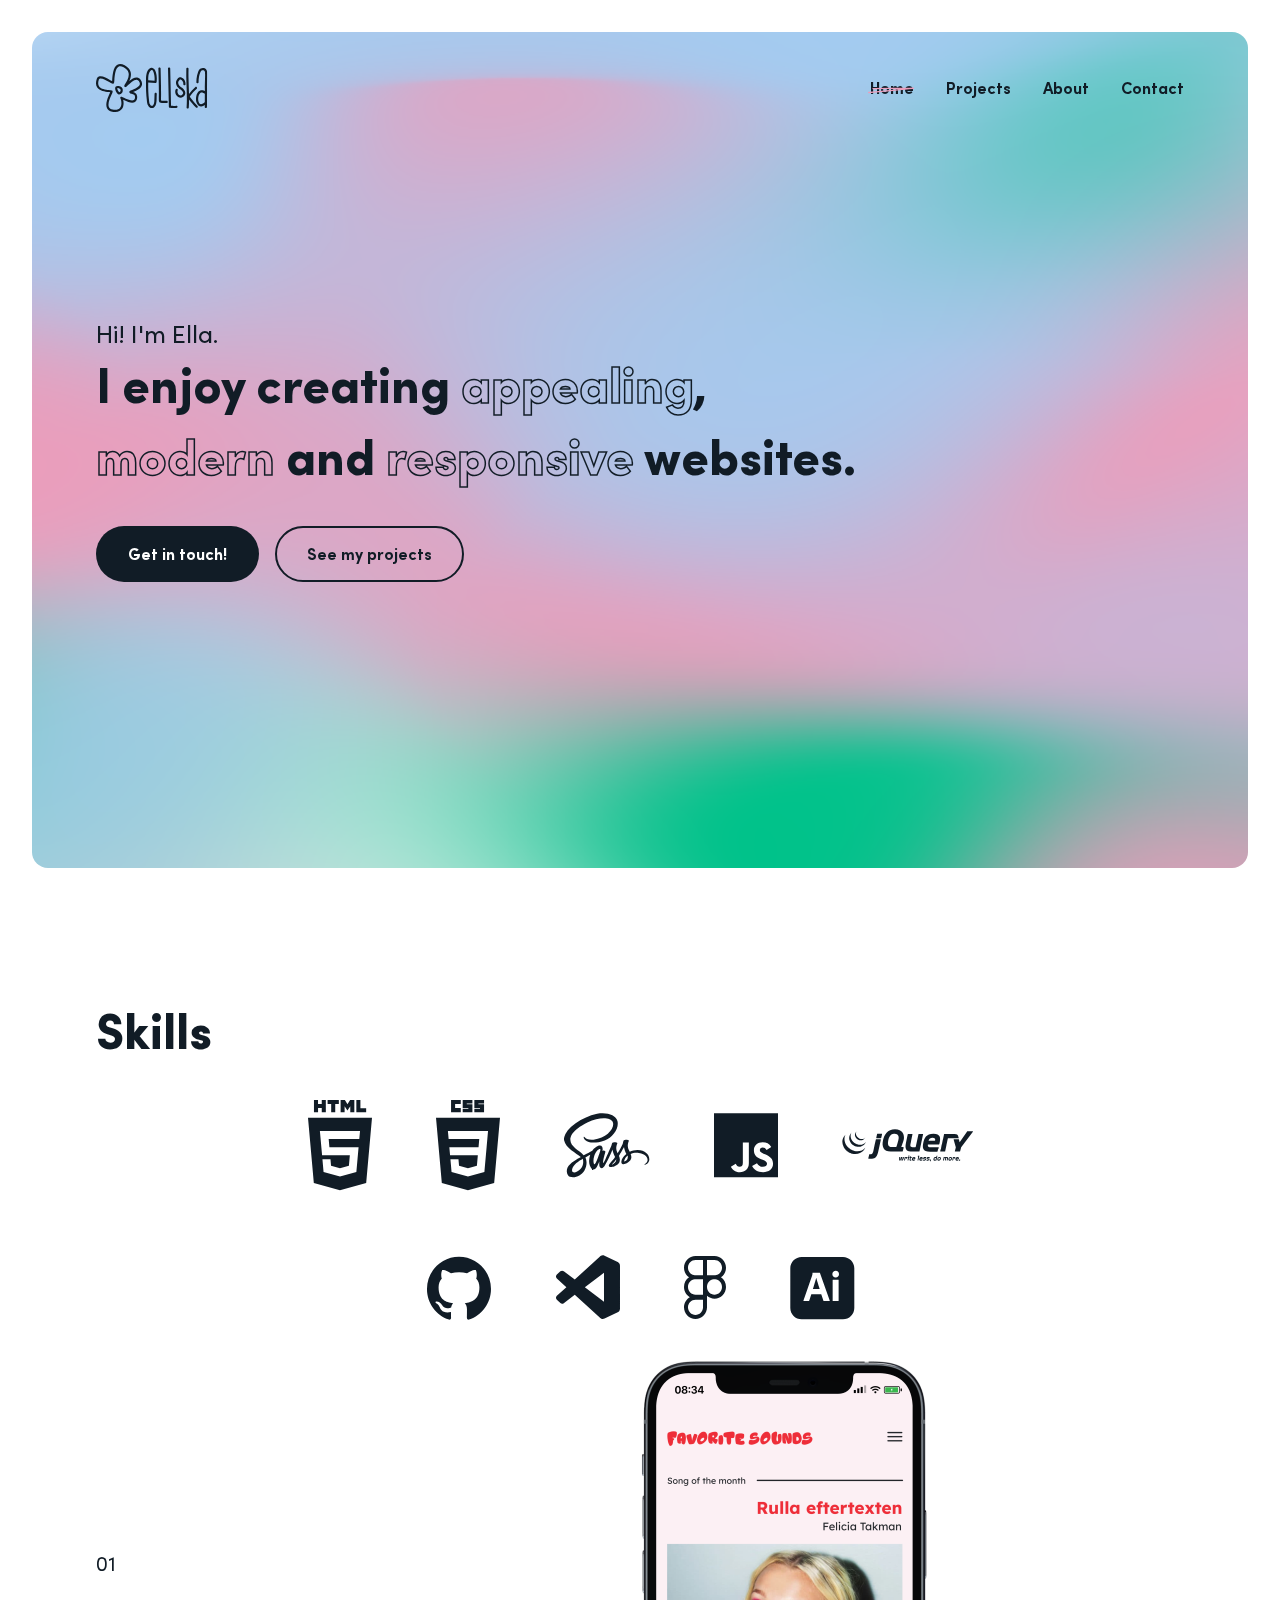
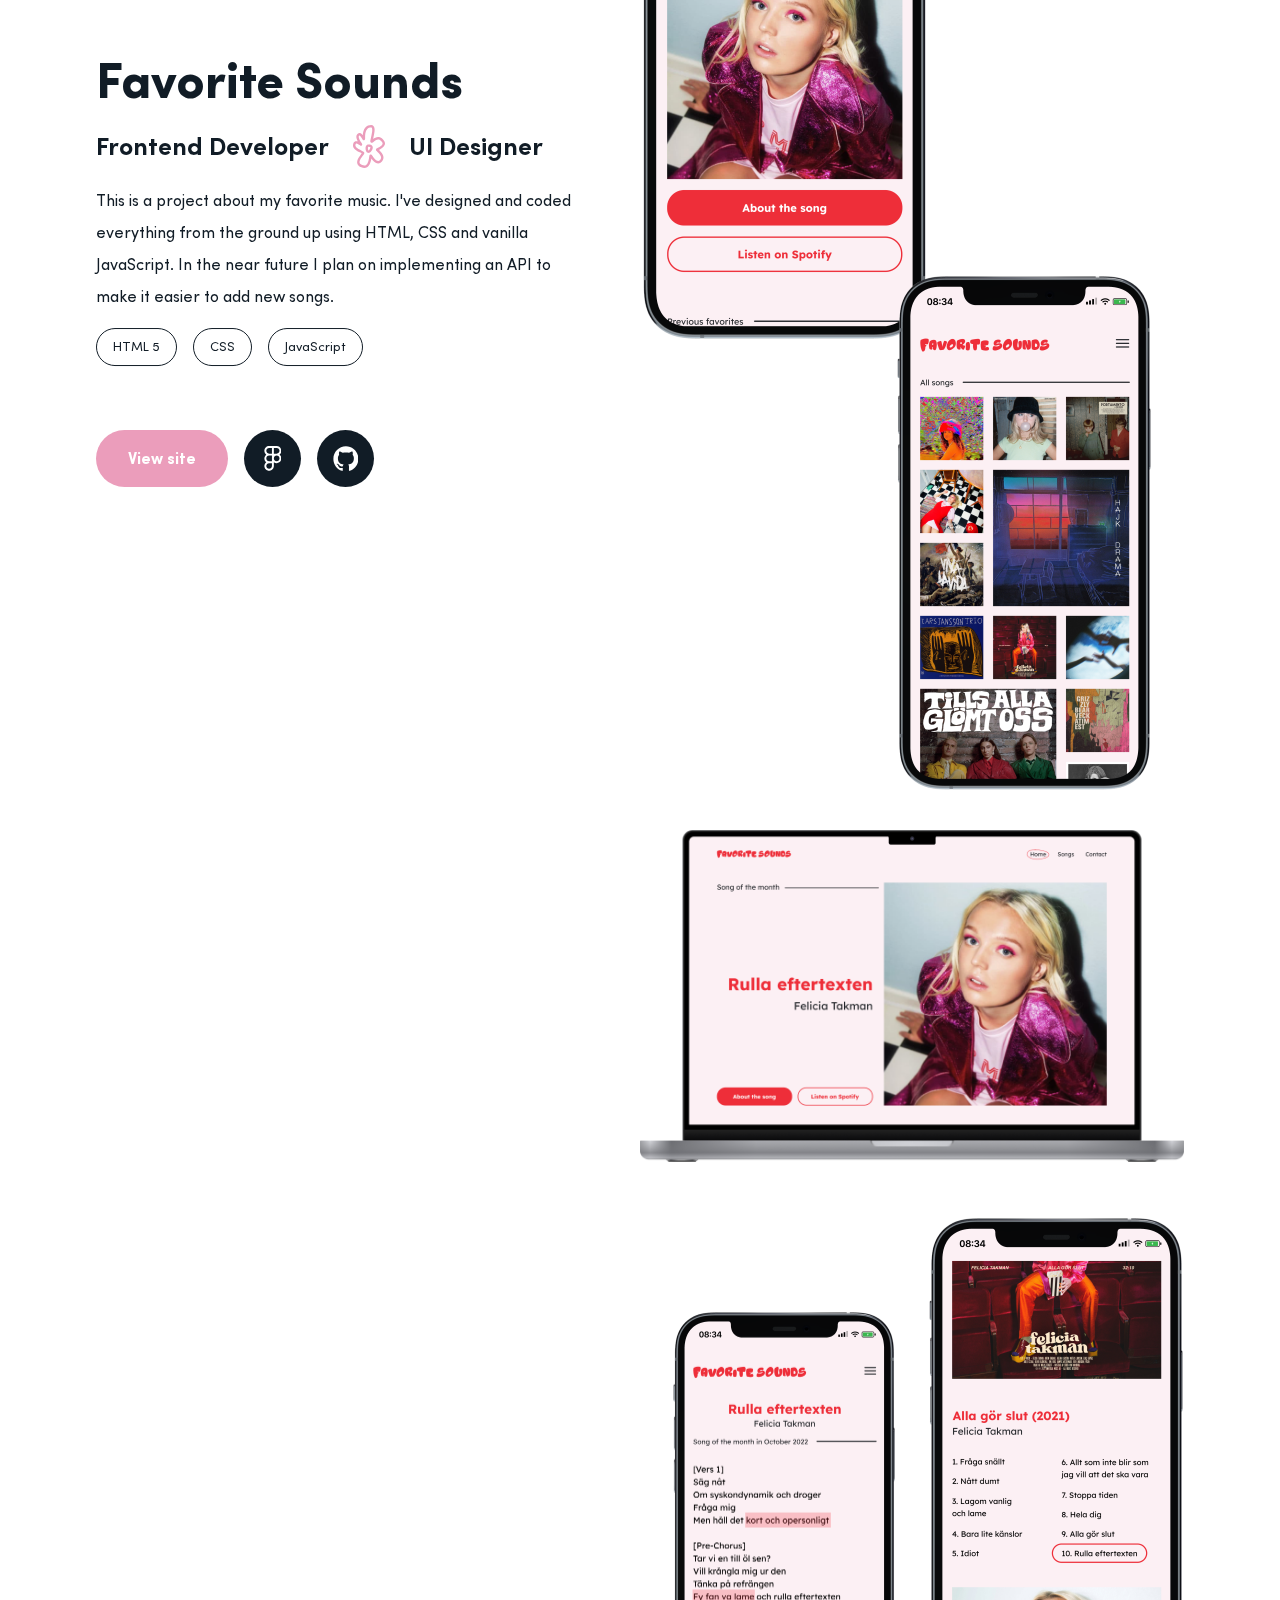
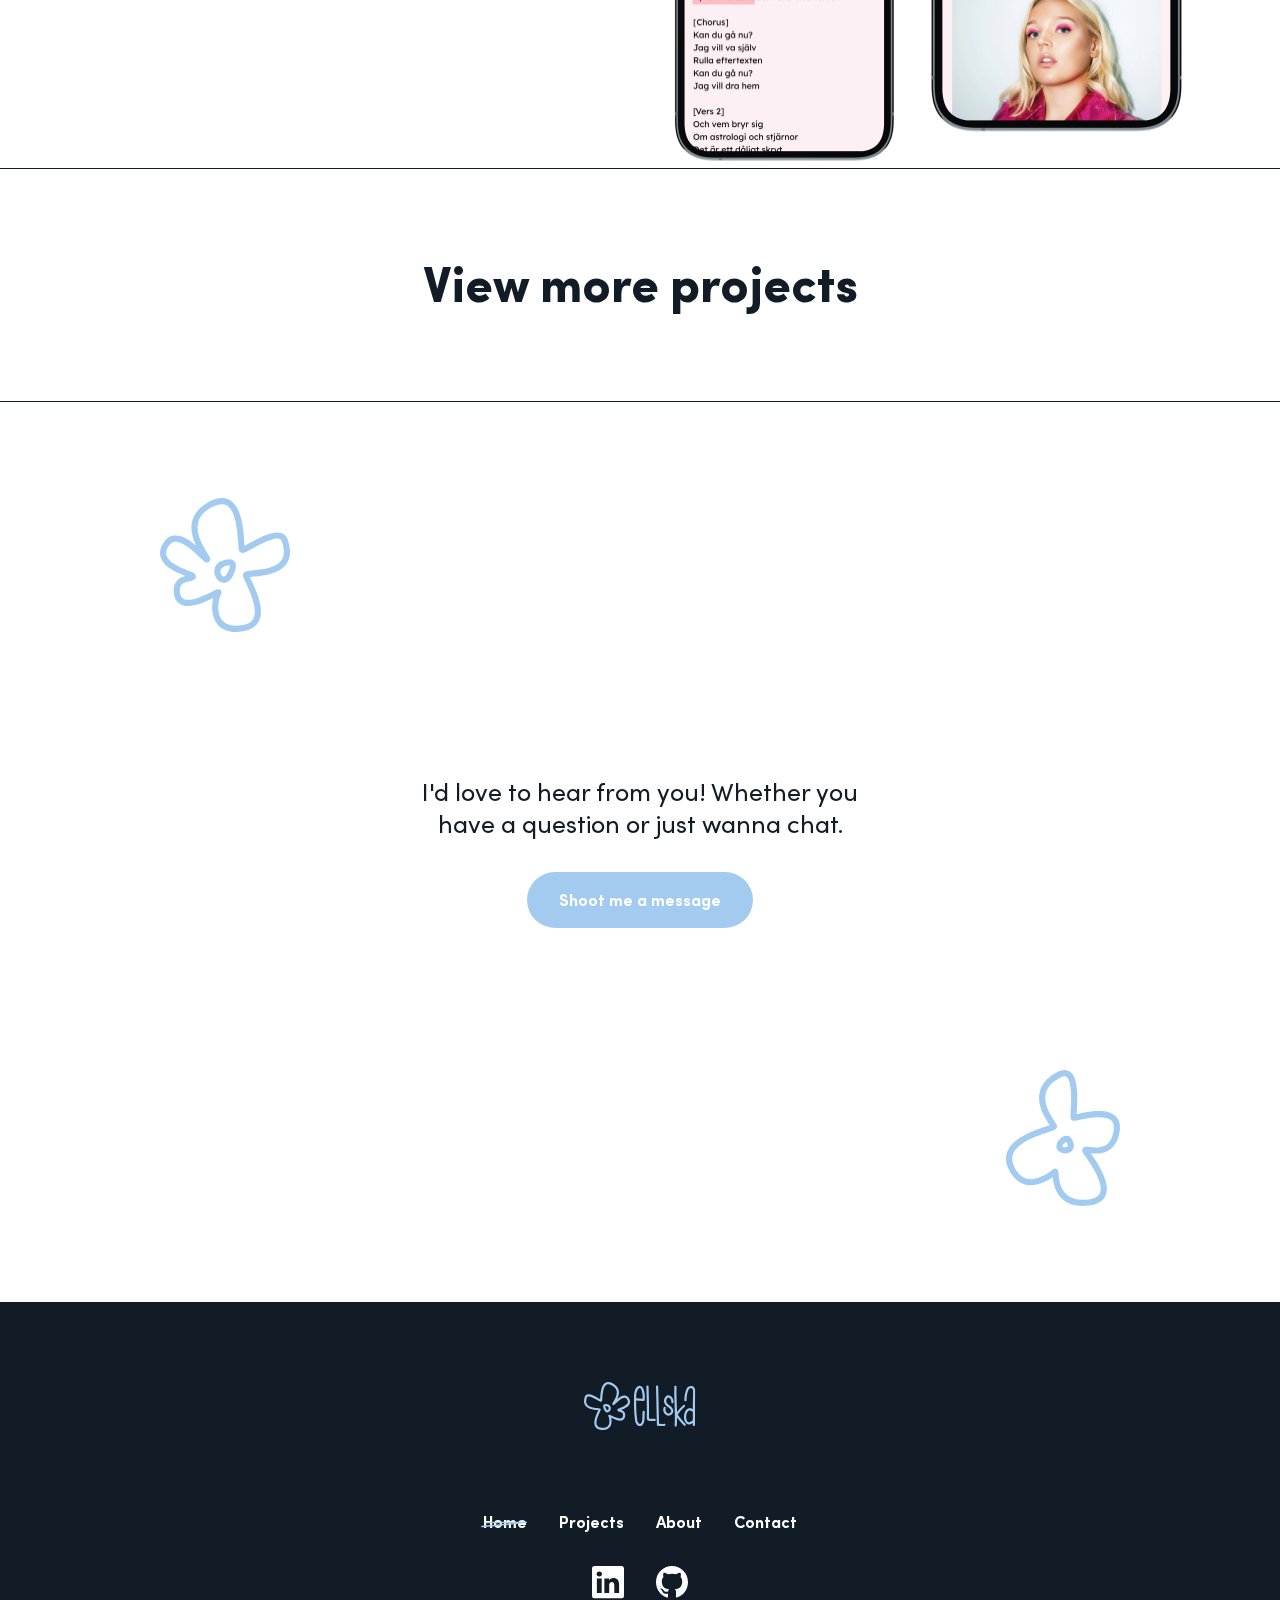
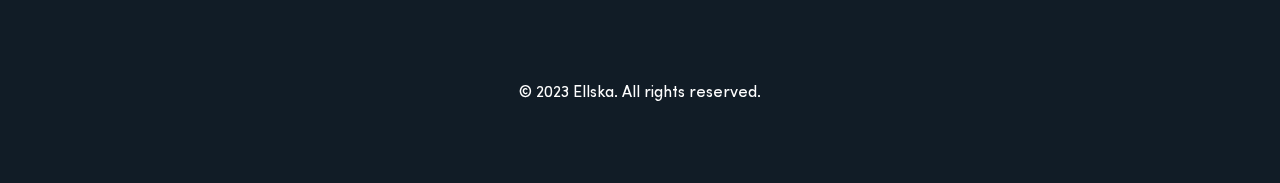
==== index.html @ 4be6f867 "initial commit" ====
<!DOCTYPE html>
<html lang="en">
<head>
    <meta charset="UTF-8">
    <meta http-equiv="X-UA-Compatible" content="IE=edge">
    <meta name="viewport" content="width=device-width, initial-scale=1.0">
    <title>Ellska</title>
    <link rel="icon" type="image/x-icon" href="assets/icons/favicon.svg">

    <link rel="stylesheet" href="css/variables.css">
    <link rel="stylesheet" href="css/base.css">
    <link rel="stylesheet" href="css/typography.css">
    <link rel="stylesheet" href="css/header.css">
    <link rel="stylesheet" href="css/footer.css">
    <link rel="stylesheet" href="css/project.css">
    <link rel="stylesheet" href="css/contact.css">
    <link rel="stylesheet" href="css/home.css">

    <script src="js/jquery-3.6.3.min.js"></script>
    <script src="js/mobile-height.js"></script>
    <script src="js/stripe-gradient.js" defer></script>
    <script src="js/gradient.js" defer></script>
    <script src="js/navigation.js"></script>
    <script src="js/home-project.js"></script>
    <script src="js/rellax.min.js" defer></script>
    <script src="js/parallax.js" defer></script>
</head>
<body>
    <div class="container">

        <header class="header">
            <div class="header__inner">
                <div class="header__wrapper">
                    <div class="header__branding">
                        <a href="/index.html">
                            <img src="assets/icons/logo.svg" alt="Ellska's logo">
                        </a>
                    </div>
                    <button class="menu__button">
                        <div></div>
                    </button>
                </div>
                <nav class="header__nav">
                    <div class="nav-item nav-item--active">
                        <a href="/index.html">Home</a>
                        <div class="nav-item__stroke">
                            <svg width="66" height="9" viewBox="0 0 66 9" fill="none" xmlns="http://www.w3.org/2000/svg">
                                <path d="M7.23044 1.77751C20.6814 1.59645 51.1465 1.39482 64.5975 1.21377C65.7911 1.1977 63.9335 1.27926 63.9022 1.2818C58.9454 1.68378 54.0237 2.31207 49.0999 2.8599C33.1294 4.63682 17.171 6.22572 1.07387 7.34955" stroke="#EB9DBB" stroke-width="2" stroke-linecap="round"/>
                            </svg>
                            <svg width="253" height="39" viewBox="0 0 253 39" fill="none" xmlns="http://www.w3.org/2000/svg">
                                <path d="M27.8509 5.97578C79.343 5.28269 195.971 4.77615 247.463 4.08307C252.032 4.02157 244.922 4.40578 244.802 4.41821C225.833 6.38384 207.001 9.50452 188.161 12.2147C127.05 21.0054 65.983 28.8372 4.37685 34.2942" stroke="#EB9DBB" stroke-width="8" stroke-linecap="round"/>
                            </svg>                                
                        </div>
                    </div>
                    <div class="nav-item"><a href="/projects.html">Projects</a>
                        <div class="sub">
                            <div class="sub__nav-item"><a href="/projects.html#frontend-development">Frontend Development</a></div>
                            <div class="sub__nav-item"><a href="/projects.html#ui-design">UI Design</a></div>
                            <div class="sub__nav-item"><a href="/projects.html#graphic-design">Graphic Design</a></div>
                        </div>
                        <div class="nav-item__stroke">
                            <svg width="66" height="9" viewBox="0 0 66 9" fill="none" xmlns="http://www.w3.org/2000/svg">
                                <path d="M7.23044 1.77751C20.6814 1.59645 51.1465 1.39482 64.5975 1.21377C65.7911 1.1977 63.9335 1.27926 63.9022 1.2818C58.9454 1.68378 54.0237 2.31207 49.0999 2.8599C33.1294 4.63682 17.171 6.22572 1.07387 7.34955" stroke="#A3CBF0" stroke-width="2" stroke-linecap="round"/>
                            </svg>
                            <svg width="253" height="39" viewBox="0 0 253 39" fill="none" xmlns="http://www.w3.org/2000/svg">
                                <path d="M27.8509 5.97578C79.343 5.28269 195.971 4.77615 247.463 4.08307C252.032 4.02157 244.922 4.40578 244.802 4.41821C225.833 6.38384 207.001 9.50452 188.161 12.2147C127.05 21.0054 65.983 28.8372 4.37685 34.2942" stroke="#A3CBF0" stroke-width="8" stroke-linecap="round"/>
                            </svg>                                
                        </div>
                    </div>
                    <div class="nav-item">
                        <a href="/about.html">About</a>
                        <div class="nav-item__stroke">
                            <svg width="66" height="9" viewBox="0 0 66 9" fill="none" xmlns="http://www.w3.org/2000/svg">
                                <path d="M7.23044 1.77751C20.6814 1.59645 51.1465 1.39482 64.5975 1.21377C65.7911 1.1977 63.9335 1.27926 63.9022 1.2818C58.9454 1.68378 54.0237 2.31207 49.0999 2.8599C33.1294 4.63682 17.171 6.22572 1.07387 7.34955" stroke="#A3CBF0" stroke-width="2" stroke-linecap="round"/>
                            </svg>
                            <svg width="253" height="39" viewBox="0 0 253 39" fill="none" xmlns="http://www.w3.org/2000/svg">
                                <path d="M27.8509 5.97578C79.343 5.28269 195.971 4.77615 247.463 4.08307C252.032 4.02157 244.922 4.40578 244.802 4.41821C225.833 6.38384 207.001 9.50452 188.161 12.2147C127.05 21.0054 65.983 28.8372 4.37685 34.2942" stroke="#A3CBF0" stroke-width="8" stroke-linecap="round"/>
                            </svg>                                
                        </div>
                    </div>
                    <div class="nav-item">
                        <a href="/contact.html">Contact</a>
                        <div class="nav-item__stroke">
                            <svg width="66" height="9" viewBox="0 0 66 9" fill="none" xmlns="http://www.w3.org/2000/svg">
                                <path d="M7.23044 1.77751C20.6814 1.59645 51.1465 1.39482 64.5975 1.21377C65.7911 1.1977 63.9335 1.27926 63.9022 1.2818C58.9454 1.68378 54.0237 2.31207 49.0999 2.8599C33.1294 4.63682 17.171 6.22572 1.07387 7.34955" stroke="#A3CBF0" stroke-width="2" stroke-linecap="round"/>
                            </svg>
                            <svg width="253" height="39" viewBox="0 0 253 39" fill="none" xmlns="http://www.w3.org/2000/svg">
                                <path d="M27.8509 5.97578C79.343 5.28269 195.971 4.77615 247.463 4.08307C252.032 4.02157 244.922 4.40578 244.802 4.41821C225.833 6.38384 207.001 9.50452 188.161 12.2147C127.05 21.0054 65.983 28.8372 4.37685 34.2942" stroke="#A3CBF0" stroke-width="8" stroke-linecap="round"/>
                            </svg>                                
                        </div>
                    </div>
                </nav>
                <div class="header__flowers">
                    <svg width="130" height="134" viewBox="0 0 130 134" fill="none" xmlns="http://www.w3.org/2000/svg">
                        <path d="M75.7457 133.998C65.8357 133.998 60.2481 129.865 57.1762 125.92C51.7708 118.981 51.1406 108.732 53.2575 100.012C49.3339 101.956 44.2115 104.362 38.9414 106.034C30.5551 108.697 24.3473 108.687 19.9683 106.005C15.8871 103.507 13.785 98.9323 13.7161 92.4084C13.6127 82.7324 20.1676 79.4544 25.2039 77.9969C16.9111 74.7263 3.57225 69.3016 0.598769 59.3144C-0.855974 54.4258 0.342771 49.1987 4.16547 43.7839C6.81404 40.0291 10.2158 37.9319 14.2798 37.5465C21.5929 36.8548 29.4992 42.0325 36.0615 47.5906C32.6326 40.3305 29.9668 31.3511 32.2954 22.6237C34.368 14.8597 40.0467 8.47659 49.1739 3.65219C57.1614 -0.571947 64.0364 -1.13516 69.6043 1.97982C75.1303 5.06764 78.985 11.4779 81.3948 21.5763C83.2804 29.4811 83.8834 38.1888 84.2822 43.9519C84.3708 45.2414 84.4668 46.6173 84.5653 47.766C86.0569 47.0175 87.9892 45.9577 89.6777 45.0339C99.7551 39.5153 113.554 31.9563 121.943 35.2245C124.683 36.2916 126.672 38.4333 127.696 41.4174C131.014 51.1082 130.748 59.0871 126.903 65.1294C120.124 75.7811 104.009 77.4584 94.3817 78.4588C92.9073 78.612 91.2236 78.7874 89.9116 78.9776C90.3694 80.0225 90.9602 81.2897 91.5116 82.4779C93.8574 87.5271 97.0696 94.4389 99.0856 101.655C101.641 110.802 101.559 117.872 98.837 123.274C96.2647 128.375 91.4427 131.671 84.5037 133.064C81.2644 133.716 78.3573 134 75.7482 134L75.7457 133.998ZM58.4365 91.1214C59.1651 91.1214 59.9306 91.3461 60.6174 92.0205C61.597 92.979 61.8407 94.4241 61.2426 95.6987C57.6291 103.381 56.674 115.251 62.0229 122.118C66.1188 127.375 73.2744 129.02 83.2926 127.007C88.3559 125.989 91.642 123.857 93.3429 120.485C98.0444 111.158 90.1627 94.1993 85.9289 85.089C85.0058 83.1029 84.2083 81.3861 83.7013 80.1016C83.2139 78.864 82.0717 75.9614 84.388 74.3138C86.0003 73.1676 88.5602 72.8563 93.7417 72.3178C102.817 71.3742 116.533 69.9464 121.712 61.8069C124.496 57.4296 124.55 51.2465 121.872 43.4233C121.31 41.783 120.424 41.2568 119.715 40.9802C113.987 38.752 100.09 46.3653 92.6242 50.4536C90.2242 51.7678 88.1492 52.9041 86.5172 53.6773C84.8877 54.448 82.4262 55.6139 80.4644 54.238C78.7389 53.0251 78.601 51.0217 78.1407 44.3792C77.4269 34.061 75.9426 12.592 66.6086 7.37486C62.973 5.34184 58.0722 5.92729 52.0415 9.11638C44.4921 13.1083 39.8497 18.1896 38.2399 24.2244C35.1754 35.7111 43.1703 48.4379 47.4656 55.278C49.9123 59.1711 51.0274 60.9497 49.8089 62.9901C49.2945 63.8522 48.428 64.4204 47.4361 64.5538C45.3955 64.8255 44.1204 63.5904 39.8867 59.4997C33.9028 53.7168 22.7547 42.9465 14.8582 43.6974C12.6305 43.9074 10.7746 45.1055 9.18692 47.3559C6.47682 51.1971 5.5956 54.532 6.49405 57.5506C8.66755 64.8502 20.7264 69.603 27.9337 72.4413C29.7478 73.1552 31.3133 73.7728 32.48 74.3311C33.5803 74.8572 35.8671 75.9515 35.9434 78.3254C35.9704 79.1727 35.7292 81.2626 32.9305 82.3742C32.0173 82.7373 30.9391 82.9769 29.6887 83.2511C23.8968 84.5332 19.8033 85.9363 19.8698 92.3441C19.9166 96.6572 20.9972 99.4016 23.1731 100.736C25.8685 102.386 30.6807 102.183 37.088 100.148C43.0079 98.2678 48.913 95.2985 52.8193 93.3322C54.1116 92.6826 55.1307 92.1687 55.9208 91.8106C56.4968 91.5487 57.4347 91.1238 58.439 91.1238L58.4365 91.1214Z" fill="#A3CBF0"/>
                        <path d="M63.7558 84.7975C63.4604 84.7975 63.1847 84.7802 62.9336 84.753C59.0445 84.3207 55.6304 80.7562 54.6286 76.08C53.5504 71.0506 55.5344 66.3521 59.8051 63.8176C60.5066 63.4026 62.7638 62.3355 65.2573 61.6957C69.0898 60.7125 72.0141 61.0979 73.9414 62.8468C78.1186 66.6337 74.7291 74.0124 73.6141 76.4357C70.3723 83.4907 66.3157 84.8 63.7533 84.8L63.7558 84.7975ZM62.9361 69.1336C60.1325 70.7961 60.4007 73.6369 60.6469 74.7806C61.122 76.9989 62.557 78.4959 63.613 78.6145C64.637 78.7281 66.3379 77.535 68.0314 73.8493C70.067 69.4152 69.8578 67.7577 69.7766 67.4168C68.6566 66.9524 64.6074 68.1653 62.9385 69.1361L62.9361 69.1336Z" fill="#A3CBF0"/>
                    </svg>
                    <svg width="82" height="110" viewBox="0 0 82 110" fill="none" xmlns="http://www.w3.org/2000/svg">
                        <path d="M29.0793 109.998C26.6946 109.998 24.1353 109.453 21.416 108.363C15.7042 106.075 12.1999 102.714 11.0063 98.3763C8.73243 90.1157 15.6082 81.1432 20.1609 75.2049C20.8647 74.2868 21.6719 73.2336 22.2502 72.4113C21.2585 71.8687 19.8508 71.1912 18.6352 70.607C14.742 68.7364 9.8989 66.4067 6.10909 63.2473C1.06914 59.0446 -0.8676 54.3362 0.355474 49.2546C1.298 45.3416 3.20029 42.8254 6.01558 41.7772C8.06798 41.0112 10.236 41.1929 12.3081 41.8361C8.94899 35.424 6.33551 27.5734 11.3164 22.8527C13.642 20.6507 15.9552 20.4518 17.4834 20.6728C20.5104 21.1097 22.9983 23.5376 25.0089 26.2772C25.3584 19.6245 26.7857 11.1283 32.2735 5.55823C35.8615 1.91768 40.6579 0.0470829 46.5296 0.00044067C49.1382 -0.0241079 51.3456 0.977473 52.8788 2.88489C57.3527 8.44759 55.1207 20.1597 51.983 33.7596C51.8181 34.474 51.6434 35.2325 51.4736 35.9812C55.3077 33.0845 60.702 29.8122 66.8666 30.8334C71.7983 31.6509 76.223 35.1073 80.0226 41.1094C81.9003 44.0773 82.4442 47.1066 81.6395 50.1163C79.8209 56.9113 71.535 61.2736 66.5836 63.8782C66.5688 63.8856 66.5565 63.8929 66.5418 63.9003C69.3521 66.5073 73.4963 70.3958 76.0114 75.2319C79.368 81.6833 78.7356 87.9603 74.1804 93.3855C71.2372 96.8911 67.8731 98.6046 64.1694 98.472C57.05 98.2191 51.0749 91.0608 47.071 85.6626C45.9267 93.0762 43.5593 103.824 36.0338 108.174C33.9273 109.391 31.6042 110 29.0842 110L29.0793 109.998ZM29.0694 71.584C29.1482 73.5798 27.7774 75.3694 25.0458 78.9338C21.4652 83.6079 15.4704 91.4266 16.9371 96.7536C17.5966 99.1446 19.873 101.136 23.7071 102.67C27.5117 104.194 30.5312 104.256 32.9429 102.864C38.9524 99.3901 40.6062 87.5553 41.4011 81.8674C41.5635 80.7038 41.6915 79.7832 41.8317 79.0615C41.9966 78.2072 42.383 76.2065 44.3886 75.6271C46.5985 74.9889 48.0898 76.7981 48.6509 77.4781C49.1972 78.1409 49.8543 79.0443 50.6123 80.0925C53.4522 84.008 59.3584 92.1581 64.386 92.3373C66.116 92.4011 67.7747 91.4511 69.4604 89.443C75.123 82.6996 70.6515 76.0985 62.1982 68.2577C59.7595 65.9967 58.4183 64.7497 58.8022 62.7097C59.1516 60.8514 60.579 60.0977 63.7093 58.4505C67.504 56.4523 74.5668 52.7356 75.6914 48.5329C75.9154 47.6983 76.068 46.3628 74.8178 44.3867C71.9976 39.9286 68.983 37.4075 65.8576 36.8895C61.081 36.0991 56.2601 39.9753 53.0707 42.5406C52.1233 43.3041 51.3038 43.962 50.5704 44.4333C48.3531 45.8571 46.7806 45.3809 45.8504 44.7303C43.8201 43.3139 44.2877 40.6111 44.5978 38.824C44.8906 37.1326 45.3976 34.933 45.9857 32.3849C47.0538 27.7526 48.3851 21.9861 48.9561 16.8825C49.7583 9.69711 48.6115 7.3871 48.08 6.7292C47.8511 6.44443 47.5287 6.14003 46.6108 6.14003C46.5985 6.14003 46.5887 6.14003 46.5764 6.14003C42.3387 6.1744 39.0927 7.39201 36.6589 9.86159C30.9077 15.6968 31.016 27.1536 31.0652 32.6574C31.0751 33.6933 31.0824 34.5108 31.0529 35.1589C31.0185 35.9346 30.9274 37.9918 28.9587 38.8092C28.0038 39.2045 26.1459 39.4941 24.4208 36.9656C23.9975 36.3446 23.525 35.5271 22.9762 34.582C22.0115 32.9127 20.8106 30.8359 19.4891 29.1764C17.8107 27.0677 16.8485 26.7829 16.595 26.7461C16.3317 26.7093 15.9774 26.8958 15.5467 27.3033C13.9717 28.7959 14.8404 32.2302 15.8469 34.8496C17.3604 38.7896 19.9197 42.8401 21.6129 45.5183C22.1567 46.38 22.5874 47.06 22.8975 47.6025C24.2854 50.0279 23.4979 51.4836 22.5898 52.2766C22.0435 52.7528 20.5399 53.7151 18.3448 52.3379C17.9584 52.0949 17.5179 51.7831 16.9617 51.3854C15.3326 50.2268 10.3763 46.6991 8.16395 47.524C7.14021 47.9069 6.57668 49.6695 6.33304 50.6858C4.90079 56.6388 12.943 61.06 21.3003 65.0762C26.2369 67.4476 28.9538 68.756 29.067 71.5815L29.0694 71.584Z" fill="#A3CBF0"/>
                        <path d="M39.9491 71.5594C39.2281 71.5594 38.5735 71.4244 37.9976 71.2256C33.8042 69.7723 31.8527 63.8414 32.0914 58.7304C32.3153 53.9999 34.4317 50.6883 37.7564 49.8757C39.2625 49.5075 41.3887 49.5222 43.3009 49.9175C46.062 50.4845 48.1907 51.7684 49.4507 53.6292C51.7467 57.012 50.9519 61.4577 47.0907 66.8363C44.4575 70.5063 41.9523 71.557 39.9491 71.557V71.5594ZM39.2207 55.8386C39.0705 55.8754 38.4824 56.575 38.2855 58.3916C37.9287 61.6762 39.1321 64.8233 39.9491 65.3855C40.178 65.2922 40.9261 64.8871 42.0876 63.2669C44.5436 59.8449 44.8439 57.7902 44.3541 57.0709C43.5765 55.9245 40.4314 55.5415 39.2182 55.8386H39.2207Z" fill="#A3CBF0"/>
                    </svg>
                    <svg width="114" height="136" viewBox="0 0 114 136" fill="none" xmlns="http://www.w3.org/2000/svg">
                        <path d="M76.5917 136C68.6695 136 62.1657 133.933 57.2039 129.825C49.383 123.352 47.374 113.411 46.7217 107.3C37.003 113.911 27.5266 116.534 19.6785 114.704C12.4507 113.019 6.68822 107.766 2.5591 99.0908C-0.492643 92.6843 -0.81635 86.5833 1.59539 80.9576C7.53332 67.1102 28.6583 60.1373 40.0103 56.3885C41.2804 55.9697 42.6395 55.5215 43.7441 55.1298C43.6106 54.9254 43.4747 54.7185 43.3413 54.519C39.0738 48.0436 30.1978 34.5705 33.9686 21.0261C36.2518 12.8339 42.7853 6.10477 53.3886 1.02345L53.5195 0.95941L53.6554 0.910148C56.4576 -0.12188 60.5571 -0.7943 64.1648 1.85351C68.0295 4.69097 70.2683 10.6122 71.0047 19.9596C71.5705 27.1591 71.1653 34.9104 70.8712 40.5706C70.8095 41.7726 70.7403 43.0509 70.6983 44.1445C70.9478 44.0903 71.1974 44.0337 71.442 43.9819C80.8419 41.908 100.403 37.5927 109.457 46.0312C113.282 49.5978 114.703 54.8195 113.677 61.556C112.069 72.13 107.294 78.9946 99.4909 81.9626C94.2819 83.9429 88.8012 83.7212 84.8154 83.3123C88.0524 88.0193 92.9056 95.0932 96.4614 102.635C101.1 112.475 102.086 120.047 99.4761 125.786C96.9754 131.286 91.3463 134.594 82.7446 135.618C80.6072 135.872 78.5537 136 76.5892 136H76.5917ZM49.2347 98.5612C49.7092 98.5612 50.1836 98.6672 50.621 98.8814C52.3557 99.7361 52.4595 101.295 52.6028 103.453C52.9092 108.064 53.6233 118.857 61.1501 125.086C65.986 129.089 73.0062 130.574 82.0107 129.502C88.3193 128.751 92.3026 126.643 93.8495 123.241C95.641 119.3 94.6402 113.246 90.8694 105.251C87.5039 98.113 82.7842 91.2459 79.6583 86.7015C76.955 82.7705 76.2285 81.7138 76.1346 80.4059C76.0604 79.3887 76.441 78.4034 77.1773 77.7064C78.5883 76.3689 80.3724 76.5857 83.3327 76.9428C86.9652 77.3813 92.4509 78.0438 97.2892 76.2064C102.938 74.0586 106.299 68.9625 107.569 60.6299C108.28 55.9574 107.517 52.6544 105.236 50.5288C102.491 47.9697 97.4103 46.8687 90.1454 47.2529C83.6416 47.5977 77.1007 49.0411 72.7739 49.9943C71.4396 50.2874 70.3869 50.5214 69.5789 50.6667C68.4966 50.8613 66.4777 51.2259 65.2422 49.4869C64.2884 48.1445 64.3674 46.6298 64.701 40.2529C64.9877 34.7627 65.3806 27.2429 64.8468 20.4448C64.0882 10.8019 61.8 7.76489 60.5052 6.81414C59.7935 6.29197 58.5481 5.71068 55.9288 6.64172C47.0825 10.9078 41.698 16.3019 39.9214 22.6739C36.8993 33.5262 44.7374 45.4228 48.5033 51.1396C50.2553 53.7973 50.9793 54.8983 51.0608 56.2136L51.0757 56.4722L51.0485 56.7284C50.8038 59.0067 48.5107 59.9057 47.1393 60.4402C45.8395 60.9501 44.0381 61.5437 41.9526 62.2333C31.5272 65.6743 12.1196 72.0832 7.27633 83.3764C5.56637 87.3641 5.84807 91.64 8.13873 96.4504C11.4228 103.347 15.7792 107.473 21.0846 108.709C22.2781 108.987 23.5334 109.125 24.8405 109.125C31.2356 109.125 38.8835 105.83 46.8279 99.5834C47.1516 99.3297 47.3123 99.2016 47.4828 99.0883C48.0091 98.7386 48.6219 98.5612 49.2347 98.5612V98.5612Z" fill="#A3CBF0"/>
                        <path d="M59.2895 83.4207C56.7443 83.4207 54.1794 82.5759 52.4521 80.9798C50.2109 78.9059 49.6895 75.9157 51.0609 72.9822C51.5749 71.8812 52.8005 70.0955 54.3771 68.5856C56.6134 66.4452 58.9535 65.4501 61.1527 65.7137C64.454 66.1053 66.6582 68.9304 67.7034 74.1103C68.4027 77.5709 67.0807 80.6079 64.1698 82.2335C62.7317 83.0365 61.0143 83.4256 59.2895 83.4256V83.4207ZM60.3422 71.8467C59.4724 72.0709 57.3572 74.0881 56.6603 75.5807C56.3687 76.2014 56.4824 76.3074 56.6529 76.465C57.5079 77.2556 59.8406 77.5882 61.1478 76.8566C61.4715 76.6768 61.8742 76.4502 61.6444 75.3221C61.1576 72.9083 60.5498 72.0733 60.3397 71.8467H60.3422Z" fill="#A3CBF0"/>
                    </svg>
                </div>
            </div>
        </header>

        <section class="hero">
            <canvas class="gradient"></canvas>
            <div class="hero__inner">
                <div class="hero__text">
                    <h3 class="hero__subtitle">Hi! I'm Ella.</h3>
                    <h1 class="hero__title">I enjoy creating <span>appealing</span>,<br><span>modern</span> and <span>responsive</span> websites.</h1>
                </div>
                <div class="hero__buttons">
                    <a href="/contact.html" class="button">Get in touch!</a>
                    <a href="/projects.html" class="button button-outline">See my projects</a>
                </div>
            </div>
        </section>

        <section class="skills">
            <div class="skills__inner">
                <h2 class="skills__title">Skills</h2>
                <div class="skills__logos">
                    <div class="logo">
                        <img src="assets/icons/html-logo-monochrome.svg" alt="HTML5 logo" class="logo__mono">
                        <img src="assets/icons/html-logo.svg" alt="HTML5 logo" class="logo__color">
                        <div class="logo__name">HTML 5</div>
                    </div>
                    <div class="logo">
                        <img src="assets/icons/css-logo-monochrome.svg" alt="CSS logo" class="logo__mono">
                        <img src="assets/icons/css-logo.svg" alt="CSS logo" class="logo__color">
                        <div class="logo__name">CSS 3</div>
                    </div>
                    <div class="logo logo-wide">
                        <img src="assets/icons/sass-logo-monochrome.svg" alt="Sass logo" class="logo__mono">
                        <img src="assets/icons/sass-logo.svg" alt="Sass logo" class="logo__color">
                        <div class="logo__name">Sass</div>
                    </div>
                    <div class="logo">
                        <img src="assets/icons/js-logo-monochrome.svg" alt="JavaScript logo" class="logo__mono">
                        <img src="assets/icons/js-logo.svg" alt="JavaScript logo" class="logo__color">
                        <div class="logo__name">JavaScript</div>
                    </div>
                    <div class="logo logo-wide">
                        <img src="assets/icons/jquery-logo-monochrome.svg" alt="jQuery logo" class="logo__mono">
                        <img src="assets/icons/jquery-logo.svg" alt="jQuery logo" class="logo__color">
                        <div class="logo__name">jQuery</div>
                    </div>

                    <div class="logo">
                        <img src="assets/icons/github-logo-monochrome.svg" alt="Github logo" class="logo__mono">
                        <img src="assets/icons/github-logo.svg" alt="Github logo" class="logo__color">
                        <div class="logo__name">Github</div>
                    </div> <div class="logo">
                        <img src="assets/icons/vscode-logo-monochrome.svg" alt="Visual Studio Code logo" class="logo__mono">
                        <img src="assets/icons/vscode-logo.svg" alt="Visual Studio Code logo" class="logo__color">
                        <div class="logo__name">Visual Studio Code</div>
                    </div> <div class="logo">
                        <img src="assets/icons/figma-logo-monochrome.svg" alt="Figma logo" class="logo__mono">
                        <img src="assets/icons/figma-logo.svg" alt="Figma logo" class="logo__color">
                        <div class="logo__name">Figma</div>
                    </div> <div class="logo">
                        <img src="assets/icons/illustrator-logo-monochrome.svg" alt="Adobe Illustrator logo" class="logo__mono">
                        <img src="assets/icons/illustrator-logo.svg" alt="Adobe Illustrator logo" class="logo__color">
                        <div class="logo__name">Adobe Illustrator</div>
                    </div>

                </div>
            </div>
        </section>

        <section class="project home-project favorite-sounds">
            <div class="project__inner">
                <div class="project__meta project__meta--before-sticky">
                    <div class="project__meta-inner">
                        <span class="project__number">01</span>
                        <h1 class="project__title">Favorite Sounds</h1>
                        <div class="project__roles">
                            <span>Frontend Developer</span>
                            <div class="project__flower">
                                <svg width="82" height="110" viewBox="0 0 82 110" fill="none" xmlns="http://www.w3.org/2000/svg">
                                    <path d="M29.0793 109.998C26.6946 109.998 24.1353 109.453 21.416 108.363C15.7042 106.075 12.1999 102.714 11.0063 98.3763C8.73243 90.1157 15.6082 81.1432 20.1609 75.2049C20.8647 74.2868 21.6719 73.2336 22.2502 72.4113C21.2585 71.8687 19.8508 71.1912 18.6352 70.607C14.742 68.7364 9.8989 66.4067 6.10909 63.2473C1.06914 59.0446 -0.8676 54.3362 0.355474 49.2546C1.298 45.3416 3.20029 42.8254 6.01558 41.7772C8.06798 41.0112 10.236 41.1929 12.3081 41.8361C8.94899 35.424 6.33551 27.5734 11.3164 22.8527C13.642 20.6507 15.9552 20.4518 17.4834 20.6728C20.5104 21.1097 22.9983 23.5376 25.0089 26.2772C25.3584 19.6245 26.7857 11.1283 32.2735 5.55823C35.8615 1.91768 40.6579 0.0470829 46.5296 0.00044067C49.1382 -0.0241079 51.3456 0.977473 52.8788 2.88489C57.3527 8.44759 55.1207 20.1597 51.983 33.7596C51.8181 34.474 51.6434 35.2325 51.4736 35.9812C55.3077 33.0845 60.702 29.8122 66.8666 30.8334C71.7983 31.6509 76.223 35.1073 80.0226 41.1094C81.9003 44.0773 82.4442 47.1066 81.6395 50.1163C79.8209 56.9113 71.535 61.2736 66.5836 63.8782C66.5688 63.8856 66.5565 63.8929 66.5418 63.9003C69.3521 66.5073 73.4963 70.3958 76.0114 75.2319C79.368 81.6833 78.7356 87.9603 74.1804 93.3855C71.2372 96.8911 67.8731 98.6046 64.1694 98.472C57.05 98.2191 51.0749 91.0608 47.071 85.6626C45.9267 93.0762 43.5593 103.824 36.0338 108.174C33.9273 109.391 31.6042 110 29.0842 110L29.0793 109.998ZM29.0694 71.584C29.1482 73.5798 27.7774 75.3694 25.0458 78.9338C21.4652 83.6079 15.4704 91.4266 16.9371 96.7536C17.5966 99.1446 19.873 101.136 23.7071 102.67C27.5117 104.194 30.5312 104.256 32.9429 102.864C38.9524 99.3901 40.6062 87.5553 41.4011 81.8674C41.5635 80.7038 41.6915 79.7832 41.8317 79.0615C41.9966 78.2072 42.383 76.2065 44.3886 75.6271C46.5985 74.9889 48.0898 76.7981 48.6509 77.4781C49.1972 78.1409 49.8543 79.0443 50.6123 80.0925C53.4522 84.008 59.3584 92.1581 64.386 92.3373C66.116 92.4011 67.7747 91.4511 69.4604 89.443C75.123 82.6996 70.6515 76.0985 62.1982 68.2577C59.7595 65.9967 58.4183 64.7497 58.8022 62.7097C59.1516 60.8514 60.579 60.0977 63.7093 58.4505C67.504 56.4523 74.5668 52.7356 75.6914 48.5329C75.9154 47.6983 76.068 46.3628 74.8178 44.3867C71.9976 39.9286 68.983 37.4075 65.8576 36.8895C61.081 36.0991 56.2601 39.9753 53.0707 42.5406C52.1233 43.3041 51.3038 43.962 50.5704 44.4333C48.3531 45.8571 46.7806 45.3809 45.8504 44.7303C43.8201 43.3139 44.2877 40.6111 44.5978 38.824C44.8906 37.1326 45.3976 34.933 45.9857 32.3849C47.0538 27.7526 48.3851 21.9861 48.9561 16.8825C49.7583 9.69711 48.6115 7.3871 48.08 6.7292C47.8511 6.44443 47.5287 6.14003 46.6108 6.14003C46.5985 6.14003 46.5887 6.14003 46.5764 6.14003C42.3387 6.1744 39.0927 7.39201 36.6589 9.86159C30.9077 15.6968 31.016 27.1536 31.0652 32.6574C31.0751 33.6933 31.0824 34.5108 31.0529 35.1589C31.0185 35.9346 30.9274 37.9918 28.9587 38.8092C28.0038 39.2045 26.1459 39.4941 24.4208 36.9656C23.9975 36.3446 23.525 35.5271 22.9762 34.582C22.0115 32.9127 20.8106 30.8359 19.4891 29.1764C17.8107 27.0677 16.8485 26.7829 16.595 26.7461C16.3317 26.7093 15.9774 26.8958 15.5467 27.3033C13.9717 28.7959 14.8404 32.2302 15.8469 34.8496C17.3604 38.7896 19.9197 42.8401 21.6129 45.5183C22.1567 46.38 22.5874 47.06 22.8975 47.6025C24.2854 50.0279 23.4979 51.4836 22.5898 52.2766C22.0435 52.7528 20.5399 53.7151 18.3448 52.3379C17.9584 52.0949 17.5179 51.7831 16.9617 51.3854C15.3326 50.2268 10.3763 46.6991 8.16395 47.524C7.14021 47.9069 6.57668 49.6695 6.33304 50.6858C4.90079 56.6388 12.943 61.06 21.3003 65.0762C26.2369 67.4476 28.9538 68.756 29.067 71.5815L29.0694 71.584Z" fill="#A3CBF0"/>
                                    <path d="M39.9491 71.5594C39.2281 71.5594 38.5735 71.4244 37.9976 71.2256C33.8042 69.7723 31.8527 63.8414 32.0914 58.7304C32.3153 53.9999 34.4317 50.6883 37.7564 49.8757C39.2625 49.5075 41.3887 49.5222 43.3009 49.9175C46.062 50.4845 48.1907 51.7684 49.4507 53.6292C51.7467 57.012 50.9519 61.4577 47.0907 66.8363C44.4575 70.5063 41.9523 71.557 39.9491 71.557V71.5594ZM39.2207 55.8386C39.0705 55.8754 38.4824 56.575 38.2855 58.3916C37.9287 61.6762 39.1321 64.8233 39.9491 65.3855C40.178 65.2922 40.9261 64.8871 42.0876 63.2669C44.5436 59.8449 44.8439 57.7902 44.3541 57.0709C43.5765 55.9245 40.4314 55.5415 39.2182 55.8386H39.2207Z" fill="#A3CBF0"/>
                                </svg>
                            </div>
                            <span>UI Designer</span>
                        </div>
                        <p class="project__desc">This is a project about my favorite music. I've designed and coded everything from the ground up using HTML, CSS and vanilla JavaScript. In the near future I plan on implementing an API to make it easier to add new songs.</p>
                        <div class="project__tech-stack">
                            <div>HTML 5</div>
                            <div>CSS</div>
                            <div>JavaScript</div>
                        </div>
                        <div class="project__buttons">
                            <a href="https://ell-ska.github.io/favorite-sounds/" target="_blank" class="button">View site</a>
                            <a href="https://www.figma.com/file/A5PDFBWps9HEyMRaMoKIks/Favorite-sounds?node-id=0%3A1&t=iRB1NdLus542JIRy-1" target="_blank" class="button button-round">
                                <svg width="46" height="65" viewBox="0 0 46 65" fill="none" xmlns="http://www.w3.org/2000/svg">
                                    <path fill-rule="evenodd" clip-rule="evenodd" d="M20.653 5.14863H13.3067C9.24945 5.14863 5.9604 8.43768 5.9604 12.4949C5.9604 16.5522 9.24945 19.8412 13.3067 19.8412H20.653V5.14863ZM20.653 0.168091H25.6335H32.9798C39.788 0.168091 45.3064 5.68698 45.3064 12.4949C45.3064 16.5124 43.3849 20.0811 40.4101 22.3315C43.3849 24.582 45.3064 28.1506 45.3064 32.1681C45.3064 38.976 39.788 44.495 32.9798 44.495C30.2271 44.495 27.6852 43.5927 25.6335 42.0677V44.495V51.8413C25.6335 58.6492 20.1146 64.1681 13.3067 64.1681C6.49875 64.1681 0.979858 58.6492 0.979858 51.8413C0.979858 47.8235 2.90175 44.2551 5.87633 42.0046C2.90175 39.7542 0.979858 36.1856 0.979858 32.1681C0.979858 28.1506 2.9018 24.582 5.87643 22.3315C2.9018 20.0811 0.979858 16.5124 0.979858 12.4949C0.979858 5.68698 6.49875 0.168091 13.3067 0.168091H20.653ZM25.6335 5.14863V19.8412H32.9798C37.0372 19.8412 40.3259 16.5522 40.3259 12.4949C40.3259 8.43768 37.0372 5.14863 32.9798 5.14863H25.6335ZM13.3067 39.5143H20.653V32.187V32.1681V32.1492V24.8218H13.3067C9.24945 24.8218 5.9604 28.1109 5.9604 32.1681C5.9604 36.2156 9.23371 39.4987 13.2776 39.5144L13.3067 39.5143ZM5.9604 51.8413C5.9604 47.7936 9.23371 44.5106 13.2776 44.4949L13.3067 44.495H20.653V51.8413C20.653 55.8984 17.3639 59.1875 13.3067 59.1875C9.24945 59.1875 5.9604 55.8984 5.9604 51.8413ZM25.6335 32.1535C25.6415 28.1029 28.9275 24.8218 32.9798 24.8218C37.0372 24.8218 40.3259 28.1109 40.3259 32.1681C40.3259 36.2254 37.0372 39.5144 32.9798 39.5144C28.9275 39.5144 25.6415 36.2333 25.6335 32.1828V32.1535Z" fill="#111C26"/>
                                </svg>
                            </a>
                            <a href="https://github.com/ell-ska/favorite-sounds" target="_blank" class="button button-round">
                                <svg width="65" height="64" viewBox="0 0 65 64" fill="none" xmlns="http://www.w3.org/2000/svg">
                                    <path fill-rule="evenodd" clip-rule="evenodd" d="M33.0063 0.701294C15.2965 0.701294 0.979858 15.1235 0.979858 32.9657C0.979858 47.228 10.153 59.3007 22.8787 63.5736C24.4697 63.8948 25.0525 62.8794 25.0525 62.0252C25.0525 61.2772 25 58.7133 25 56.0419C16.0911 57.9653 14.2358 52.1958 14.2358 52.1958C12.8041 48.4565 10.6827 47.4955 10.6827 47.4955C7.76682 45.519 10.8951 45.519 10.8951 45.519C14.1296 45.7327 15.8269 48.8308 15.8269 48.8308C18.6897 53.7449 23.3028 52.3564 25.1587 51.5016C25.4235 49.4182 26.2725 47.976 27.1739 47.1749C20.0683 46.4269 12.5924 43.6493 12.5924 31.2561C12.5924 27.7305 13.8641 24.846 15.8793 22.6027C15.5614 21.8016 14.4476 18.4891 16.1979 14.0556C16.1979 14.0556 18.9021 13.2008 24.9994 17.3675C27.6099 16.6612 30.302 16.3019 33.0063 16.2989C35.7105 16.2989 38.4671 16.6732 41.0126 17.3675C47.1106 13.2008 49.8148 14.0556 49.8148 14.0556C51.5651 18.4891 50.4506 21.8016 50.1327 22.6027C52.201 24.846 53.4203 27.7305 53.4203 31.2561C53.4203 43.6493 45.9444 46.3731 38.7857 47.1749C39.9526 48.1897 40.9595 50.1124 40.9595 53.1575C40.9595 57.4841 40.9071 60.9566 40.9071 62.0245C40.9071 62.8794 41.4905 63.8948 43.0809 63.5742C55.8065 59.3 64.9797 47.228 64.9797 32.9657C65.0322 15.1235 50.6631 0.701294 33.0063 0.701294Z" fill="#111C26"/>
                                </svg>
                            </a>
                        </div>
                    </div>
                </div>
                <div class="project__images">
                    <img class="mobile-l rellax" data-rellax-speed="-2" src="../assets/images/favorite-sounds-1.png" alt="Home page on mobile">
                    <img class="mobile-m rellax" data-rellax-speed="2" src="../assets/images/favorite-sounds-2.png" alt="Song gallery from my project on mobile ">
                    <img class="laptop-l rellax" data-rellax-speed="1" src="../assets/images/favorite-sounds-3.png" alt="Home page on laptop">
                    <img class="mobile-m rellax" data-rellax-speed="2" src="../assets/images/favorite-sounds-4.png" alt="Song info page on mobile">
                    <img class="mobile-s rellax" data-rellax-speed="1" src="../assets/images/favorite-sounds-5.png" alt="Lyrics section on mobile">
                </div>
            </div>
        </section>

        <section class="more-projects">
            <a href="projects.html" class="more-projects__inner more-projects__link-wrapper">

                <div class="more-projects__mask">
                    <div class="more-projects__wrapper">
                        <img src="assets/images/marvel-preview.jpg" alt="">
                        <div class="more-projects__overlay"></div>
                    </div>
                </div>

                <h2>View more projects</h2>
            </a>
        </section>

        <section class="contact">
            <div class="contact__inner">
                <h3 class="contact__title">I'd love to hear from you! Whether you have a question or just wanna chat.</h3>
                <a href="contact.html" class="button contact__button">Shoot me a message</a>
                <div class="contact__flower">
                    <img src="assets/icons/flower-1.svg" alt="">
                </div>
                <div class="contact__flower">
                    <img src="assets/icons/flower-3.svg" alt="">
                </div>
            </div>
        </section>
            

        <footer class="footer">
            <div class="footer__inner">
                <div class="footer__branding">
                    <a href="/index.html">
                        <svg width="112" height="48" viewBox="0 0 112 48" fill="none" xmlns="http://www.w3.org/2000/svg">
                            <g clip-path="url(#clip0_9_136)">
                                <path d="M59.5342 18.9785C60.0785 19.0054 60.543 18.5361 60.6208 18.0111C60.6416 17.9341 60.6587 17.8534 60.6682 17.7707C60.9166 15.6917 60.873 13.6049 60.5848 11.5317C60.4444 10.5162 60.2396 9.51231 59.9571 8.52762C59.6897 7.59485 59.3996 6.47745 58.8496 5.67354C58.2997 4.87348 57.3231 4.16573 56.3807 3.94071C55.2429 3.67146 54.126 4.11188 53.2594 4.84848C51.7878 6.10242 50.9383 8.14874 50.5022 9.99889C50.2481 11.0759 50.1115 12.1875 50.0433 13.2915C49.9655 14.5358 50.0414 15.7782 50.0091 17.0225C50.0072 17.1014 50.0148 17.1745 50.0243 17.2456C50.0167 17.2956 50.0091 17.3456 50.0091 17.3956C50.0091 17.4591 50.0186 17.5206 50.0281 17.5803C50.0186 17.6418 50.0091 17.7014 50.0091 17.7687C50.0091 20.8844 49.9636 24.0019 50.0907 27.1156C50.2158 30.2082 50.4737 33.2911 50.8245 36.3645C50.9554 37.5088 51.0104 38.7185 51.3289 39.8301C51.6873 41.0764 52.4288 42.4419 53.4528 43.2342C54.7233 44.2189 56.6367 44.4343 57.9811 43.467C59.2156 42.5784 59.8547 41.0533 60.1903 39.6013C60.9185 36.4452 60.4843 33.1854 60.7554 29.987C60.8066 29.3851 60.2112 28.8677 59.6518 28.8677C59.0127 28.8677 58.5993 29.3812 58.5481 29.987C58.3301 32.5584 58.5728 35.149 58.2864 37.7184C58.1613 38.8339 57.875 40.0705 57.2947 41.0033C56.7125 41.938 55.6582 42.1322 54.7916 41.4745C54.3459 41.1379 54.0729 40.6129 53.8264 40.1051C53.7638 39.9763 53.7031 39.8436 53.6424 39.7128C53.6026 39.6263 53.5647 39.5378 53.5249 39.4493C53.5211 39.4397 53.5135 39.4186 53.504 39.3955C53.4945 39.3686 53.4869 39.3416 53.4831 39.3301C53.4585 39.2397 53.43 39.1493 53.4092 39.057C53.3656 38.8762 53.3314 38.6935 53.3011 38.5108C53.2821 38.3935 53.2632 38.2762 53.2461 38.1608C53.2385 38.1069 53.2309 38.055 53.2233 38.0011C53.2347 38.0877 53.229 38.0492 53.2233 38.0011C53.2214 37.9819 53.2177 37.9627 53.2158 37.9473C53.1304 37.278 53.0565 36.6068 52.9806 35.9356C52.6564 33.1161 52.4326 30.2851 52.3093 27.4484C52.1804 24.4924 52.2069 21.5325 52.2126 18.5746C54.6531 18.7054 57.0937 18.8534 59.5342 18.9765V18.9785ZM52.4117 11.7086C52.6658 10.1124 53.138 8.51415 54.1013 7.20251C54.4559 6.71978 54.9547 6.16589 55.5747 6.1005C56.0886 6.04665 56.7789 6.55246 57.0178 6.91403C57.4445 7.55446 57.6436 8.46607 57.8503 9.20075C58.093 10.0547 58.277 10.9259 58.4116 11.8048C58.6543 13.4126 58.6885 15.0608 58.5652 16.686C56.4508 16.5744 54.3365 16.4513 52.2221 16.3379C52.2316 14.7897 52.1652 13.2453 52.4098 11.7067L52.4117 11.7086Z" fill="#111C26"/>
                                <path d="M70.6693 36.7626C69.3191 36.878 67.9614 36.8818 66.6112 36.7626C66.3173 36.7356 66.0252 36.7068 65.7332 36.6664C65.6649 36.6568 65.2591 36.5529 65.0486 36.526C65.0297 36.3337 65.0373 35.9913 65.0297 35.7606C64.969 33.8393 65.0771 31.9141 65.0771 29.9928C65.0771 24.6981 64.9425 19.4035 64.8192 14.1108L64.5973 4.60999C64.5632 3.17334 62.3578 3.16757 62.3919 4.60999C62.5304 10.5066 62.7162 16.4071 62.7977 22.3056C62.8338 24.8962 62.8698 27.4907 62.8698 30.0813C62.8698 32.1987 62.7427 34.3181 62.8508 36.4337C62.8888 37.1838 63.086 38.0146 63.7667 38.4396C64.3849 38.8243 65.2079 38.8435 65.9058 38.9281C67.4854 39.1185 69.0802 39.1378 70.6655 39.0031C71.259 38.9531 71.7691 38.5262 71.7691 37.8838C71.7691 37.3184 71.2628 36.7145 70.6655 36.7645L70.6693 36.7626ZM65.1036 36.7126C65.1188 36.7318 65.1302 36.7453 65.1302 36.7453C65.1226 36.7529 65.1131 36.7376 65.1036 36.7126Z" fill="#111C26"/>
                                <path d="M80.4485 41.711C78.6584 41.9476 76.8379 41.938 75.044 41.7303C74.8316 32.1622 74.6212 22.596 74.4088 13.028C74.3462 10.1893 74.2836 7.35059 74.221 4.51191C74.1888 3.07525 71.9834 3.06948 72.0156 4.51191C72.2356 14.4262 72.4537 24.3404 72.6737 34.2547C72.7362 37.0722 72.7988 39.8878 72.8614 42.7054C72.8709 43.1458 73.1932 43.7131 73.6711 43.7843C75.922 44.117 78.1862 44.2478 80.4485 43.9478C81.0382 43.8689 81.5521 43.49 81.5521 42.8284C81.5521 42.2842 81.0439 41.6322 80.4485 41.7091V41.711Z" fill="#111C26"/>
                                <path d="M83.5811 15.8763C83.6399 15.8186 83.6987 15.7609 83.7613 15.7051C83.7594 15.707 83.839 15.6436 83.8845 15.6032C83.9225 15.5897 84.0438 15.5301 84.0514 15.5166C84.2429 15.4666 84.4231 15.482 84.6829 15.5609C85.3049 15.7493 85.8225 16.2032 86.2644 16.686C86.6038 17.0571 86.9072 17.5976 87.0532 18.0591C87.2884 18.8092 87.3225 19.3265 87.3225 20.1362C87.3225 21.5748 89.5279 21.5787 89.5279 20.1362C89.5279 18.6938 89.3136 17.3552 88.612 16.1571C87.9047 14.9531 86.7119 13.9107 85.4054 13.4472C84.6336 13.1741 83.7708 13.1741 83.0293 13.528C82.4813 13.7896 81.9769 14.2838 81.5786 14.7416C80.6077 15.8551 79.8682 17.4187 79.9782 18.9265C80.0976 20.5555 80.8087 22.0595 81.8233 23.3096C82.3182 23.9211 82.9136 24.4423 83.5527 24.8924C83.8921 25.1309 84.2486 25.3405 84.5994 25.5617C84.772 25.6694 84.9427 25.779 85.1114 25.8925C85.2593 25.9925 85.4623 26.1406 85.5116 26.1809C86.0046 26.6041 86.4085 27.0945 86.7252 27.6638C86.8845 27.9484 86.9831 28.1696 87.0703 28.4811C87.0931 28.5658 87.1158 28.6523 87.1329 28.7388C87.1329 28.7446 87.1443 28.8389 87.1481 28.8619C87.1519 28.9139 87.1537 28.9639 87.1537 29.0158C87.1537 29.0466 87.1462 29.185 87.15 29.1966C87.0627 29.7408 86.6759 30.237 86.3137 30.6236C86.2303 30.714 86.143 30.8025 86.052 30.8871C86.0179 30.9198 85.8756 31.0333 85.8756 31.039C85.6158 31.216 85.3845 31.3179 85.0564 31.3814C83.8352 31.6122 82.6538 30.7332 82.066 29.7524C81.3814 28.6042 81.2601 27.358 81.7702 26.0925C81.9958 25.5328 81.5255 24.8635 81.0003 24.7174C80.3688 24.5404 79.8701 24.9366 79.6444 25.4982C78.573 28.1523 79.7677 31.4814 82.1722 32.9334C83.5565 33.77 85.375 33.9123 86.7991 33.093C87.9369 32.4391 89.033 31.0602 89.2833 29.7524C89.5905 28.1426 88.8035 26.5829 87.8174 25.3751C86.8067 24.1385 85.32 23.6057 84.1671 22.5595C83.1639 21.6498 82.3846 20.4016 82.1968 19.0592C82.1172 18.4938 82.2082 17.9784 82.413 17.5437C82.7088 16.9167 83.0938 16.3552 83.5849 15.8763H83.5811Z" fill="#111C26"/>
                                <path d="M95.2945 34.722C94.8034 34.097 94.3142 33.4681 93.8268 32.8392C93.8211 32.8334 93.7832 32.7834 93.7377 32.7238C93.7472 32.7065 93.7566 32.6892 93.7642 32.6738C93.969 32.3565 94.1795 32.043 94.3938 31.7333C95.2282 30.5255 96.1403 29.3754 97.1169 28.283C98.2471 27.0195 99.4626 25.8386 100.75 24.7405C101.207 24.352 101.147 23.5596 100.75 23.1596C100.299 22.7018 99.6484 22.7691 99.1914 23.1596C96.8704 25.1386 94.8034 27.4022 93.0076 29.8793C92.8825 24.3577 92.598 18.8361 92.4956 13.3165C92.4425 10.4989 92.4425 7.67947 92.5316 4.86194C92.5771 3.42144 90.3718 3.42336 90.3262 4.86194C90.0058 14.9147 90.8838 24.9539 90.8648 35.0047C90.8591 37.8204 90.7814 40.636 90.5898 43.4458C90.5481 44.0497 91.1265 44.5651 91.6935 44.5651C92.3249 44.5651 92.7554 44.0516 92.7971 43.4458C92.9792 40.7783 93.0531 38.1088 93.0664 35.4413C94.0544 36.7087 95.0499 37.9684 96.0739 39.2051C97.3141 40.6994 98.596 42.1572 99.9575 43.54C100.963 44.5594 102.521 42.9785 101.516 41.9591C99.2844 39.6917 97.2629 37.2242 95.2945 34.722Z" fill="#111C26"/>
                                <path d="M111.258 13.3684C111.275 12.3471 111.278 11.3259 111.258 10.3027C111.239 9.27382 111.246 8.20835 111.011 7.20058C110.619 5.51775 109.284 4.27342 107.598 4.00994C105.84 3.73684 104.232 4.42343 103.174 5.86586C102.618 6.62169 102.277 7.51791 101.968 8.40067C101.643 9.32959 101.332 10.2604 101.107 11.2201C100.576 13.4799 100.373 15.8224 100.367 18.1418C100.363 19.5804 102.569 19.5843 102.573 18.1418C102.576 16.2898 102.701 14.4358 103.06 12.6183C103.358 11.1047 103.815 9.46614 104.438 8.10065C104.715 7.49483 105.043 6.91786 105.536 6.56783C106.02 6.22358 106.435 6.15626 107.016 6.17934C107.029 6.17934 107.11 6.18896 107.158 6.1928C107.203 6.20242 107.283 6.21588 107.296 6.21973C107.427 6.2505 107.558 6.28512 107.685 6.32935C107.715 6.33897 107.736 6.34666 107.755 6.35436C107.82 6.3832 107.884 6.41782 107.945 6.45244C108.131 6.55629 108.199 6.60438 108.277 6.67554C108.517 6.89478 108.55 6.91402 108.705 7.24097C108.859 7.56599 108.931 7.9391 108.971 8.29682C109.174 10.1681 109.081 12.1087 109.041 13.9877C109.001 15.9128 108.923 17.838 108.872 19.765C108.821 21.694 108.798 23.6211 108.868 25.5501C108.885 26.0309 108.891 26.5098 108.891 26.9906C108.5 26.7945 108.089 26.6406 107.672 26.5329C106.615 26.2598 105.339 26.1579 104.279 26.4694C102.026 27.131 100.771 29.7735 100.305 31.9141C99.8039 34.2143 99.7964 36.5991 100.655 38.8147C101.103 39.9686 101.683 41.011 102.72 41.7168C103.451 42.213 104.393 42.4419 105.269 42.3842C106.509 42.3034 107.732 41.8149 108.777 41.0725C108.77 41.6764 108.764 42.2803 108.753 42.8823C108.726 44.3228 110.931 44.3228 110.958 42.8823C110.984 41.4302 110.998 39.9782 111.009 38.5262C111.055 38.3512 111.055 38.1838 111.013 38.03C111.024 36.0414 111.026 34.0547 111.028 32.066C111.028 29.9524 111.153 27.8426 111.079 25.7309C111.007 23.6827 111.026 21.6363 111.083 19.5881C111.14 17.5149 111.225 15.4435 111.259 13.3703L111.258 13.3684ZM107.789 6.3659C107.821 6.37743 107.81 6.37359 107.789 6.3659V6.3659ZM108.823 31.4275C108.815 33.6046 108.813 35.7798 108.804 37.9569C108.059 39.0166 106.849 39.8109 105.612 40.0898C105.523 40.1109 105.432 40.1282 105.343 40.1417C105.334 40.1417 105.332 40.1436 105.324 40.1455C105.307 40.1455 105.296 40.1455 105.269 40.1455C105.136 40.1455 105.007 40.1551 104.875 40.1455C104.848 40.1455 104.731 40.1321 104.655 40.1263C104.609 40.1167 104.556 40.1071 104.548 40.1051C104.42 40.0648 104.287 40.0321 104.164 39.9782C103.581 39.7186 103.191 39.1339 102.895 38.4839C102.161 36.8703 102.032 35.1163 102.273 33.3854C102.493 31.8122 103.018 29.9389 104.321 28.9177C105.002 28.385 106.079 28.4715 106.816 28.6254C107.645 28.7985 108.297 29.1139 108.847 29.7312C108.836 30.2967 108.825 30.8621 108.823 31.4294V31.4275Z" fill="#111C26"/>
                                <path d="M19.2284 48.0002C22.7403 48.0002 24.7219 46.5193 25.8104 45.1076C27.7276 42.6228 27.9494 38.9514 27.2004 35.8281C28.5904 36.5243 30.407 37.3859 32.2749 37.9859C35.2483 38.9398 37.448 38.936 39.001 37.9763C40.4479 37.082 41.1932 35.4434 41.2178 33.1067C41.2538 29.641 38.9309 28.4659 37.1465 27.9447C40.0857 26.7735 44.8132 24.8291 45.8675 21.2519C46.3833 19.4998 45.9586 17.6285 44.6027 15.688C43.664 14.3436 42.458 13.5917 41.0168 13.4532C38.4246 13.2051 35.6218 15.0591 33.297 17.0516C34.5125 14.4513 35.4569 11.2338 34.632 8.10853C33.8981 5.32754 31.8843 3.04081 28.6492 1.31183C25.818 -0.201754 23.3813 -0.403693 21.4072 0.711781C19.4483 1.81764 18.0811 4.11398 17.2278 7.73157C16.5603 10.5626 16.346 13.682 16.2038 15.7476C16.1715 16.2092 16.1393 16.7015 16.1033 17.1131C15.5742 16.8458 14.8896 16.465 14.2904 16.1342C10.7197 14.1571 5.82725 11.4511 2.85386 12.6204C1.88296 13.0031 1.17753 13.7705 0.815342 14.8398C-0.360361 18.3113 -0.265546 21.1692 1.09599 23.3347C3.4986 27.1504 9.21024 27.7505 12.6236 28.1101C13.147 28.1659 13.7424 28.2274 14.2089 28.2967C14.0458 28.6698 13.8372 29.1256 13.6419 29.5506C12.8113 31.3585 11.6716 33.8356 10.9567 36.4204C10.0503 39.6976 10.0787 42.2305 11.044 44.1653C11.9561 45.9923 13.6646 47.1732 16.1241 47.6713C17.2714 47.904 18.303 48.0079 19.2265 48.0079L19.2284 48.0002ZM25.3629 32.6413C25.105 32.6413 24.8338 32.722 24.5892 32.9624C24.2422 33.3067 24.155 33.8241 24.3673 34.2799C25.6492 37.032 25.9868 41.2843 24.0905 43.7422C22.6379 45.625 20.1026 46.2154 16.5527 45.4942C14.7588 45.1307 13.5926 44.3653 12.9915 43.1575C11.3246 39.8168 14.1179 33.7413 15.6197 30.4776C15.9478 29.766 16.2303 29.1525 16.4086 28.6909C16.5811 28.2467 16.987 27.2081 16.1659 26.6177C15.5951 26.2061 14.6867 26.0965 12.8511 25.9023C9.63501 25.5638 4.77291 25.0541 2.9373 22.1366C1.95122 20.5691 1.93226 18.3536 2.88041 15.5514C3.07952 14.9648 3.3943 14.7744 3.64462 14.6764C5.67365 13.8782 10.6002 16.6054 13.2475 18.0689C14.0989 18.5401 14.8328 18.9459 15.413 19.2229C15.9914 19.4998 16.8637 19.9172 17.5577 19.4229C18.1702 18.9882 18.2176 18.2709 18.3807 15.8918C18.6329 12.1954 19.1601 4.50632 22.4691 2.63693C23.7586 1.90803 25.4956 2.11959 27.6328 3.26006C30.3084 4.68902 31.9544 6.51032 32.5252 8.67203C33.6118 12.7858 30.7768 17.3458 29.2541 19.796C28.3875 21.1903 27.9912 21.8269 28.4235 22.5578C28.6056 22.8655 28.9128 23.0693 29.2655 23.1174C29.988 23.2155 30.4412 22.7732 31.9411 21.3077C34.0631 19.2363 38.0131 15.3783 40.812 15.6476C41.6009 15.7226 42.2589 16.1515 42.8221 16.9573C43.7835 18.3324 44.0945 19.5287 43.7759 20.6095C43.006 23.2251 38.7318 24.9272 36.1775 25.9446C35.5346 26.2004 34.979 26.4215 34.5656 26.6215C34.175 26.81 33.3653 27.2024 33.3387 28.0524C33.3292 28.3563 33.4146 29.1044 34.4063 29.5025C34.7306 29.6333 35.1117 29.7179 35.5555 29.818C37.6092 30.2776 39.0598 30.7796 39.0352 33.0759C39.0181 34.6203 38.6351 35.605 37.8633 36.0819C36.9075 36.6724 35.2028 36.6012 32.931 35.8723C30.8337 35.1992 28.7402 34.1356 27.3559 33.4317C26.8989 33.199 26.5367 33.0144 26.256 32.8874C26.0512 32.7932 25.7194 32.6413 25.3629 32.6413Z" fill="#111C26"/>
                                <path d="M23.478 30.3755C23.5823 30.3755 23.6809 30.3698 23.7701 30.3601C25.1487 30.2063 26.3585 28.9273 26.7131 27.2541C27.0943 25.4521 26.3926 23.7692 24.8775 22.8615C24.6291 22.7114 23.8289 22.3306 22.9452 22.1018C21.5855 21.7498 20.5502 21.8883 19.8675 22.5134C18.3865 23.8692 19.5887 26.5117 19.9832 27.381C21.1323 29.9082 22.5697 30.3774 23.478 30.3774V30.3755ZM23.7682 24.7655C24.7618 25.3617 24.667 26.379 24.5798 26.7887C24.411 27.583 23.9028 28.1196 23.5292 28.1619C23.167 28.2023 22.564 27.7753 21.9629 26.4541C21.2404 24.8655 21.3144 24.2712 21.3447 24.15C21.741 23.9846 23.1765 24.4193 23.7682 24.7655Z" fill="#111C26"/>
                            </g>
                            <defs>
                                <clipPath id="clip0_9_136">
                                    <rect width="111.273" height="48" fill="white"/>
                                </clipPath>
                            </defs>
                        </svg>  
                    </a>          
                </div>
                <nav class="footer__nav">
                    <div class="nav-item nav-item--active">
                        <a href="/index.html">Home</a>
                        <div class="nav-item__stroke">
                            <svg width="66" height="9" viewBox="0 0 66 9" fill="none" xmlns="http://www.w3.org/2000/svg">
                                <path d="M7.23044 1.77751C20.6814 1.59645 51.1465 1.39482 64.5975 1.21377C65.7911 1.1977 63.9335 1.27926 63.9022 1.2818C58.9454 1.68378 54.0237 2.31207 49.0999 2.8599C33.1294 4.63682 17.171 6.22572 1.07387 7.34955" stroke="#A3CBF0" stroke-width="2" stroke-linecap="round"/>
                            </svg>
                            <svg width="253" height="39" viewBox="0 0 253 39" fill="none" xmlns="http://www.w3.org/2000/svg">
                                <path d="M27.8509 5.97578C79.343 5.28269 195.971 4.77615 247.463 4.08307C252.032 4.02157 244.922 4.40578 244.802 4.41821C225.833 6.38384 207.001 9.50452 188.161 12.2147C127.05 21.0054 65.983 28.8372 4.37685 34.2942" stroke="#A3CBF0" stroke-width="8" stroke-linecap="round"/>
                            </svg>                                
                        </div>
                    </div>
                    <div class="nav-item">
                        <a href="/projects.html">Projects</a>
                        <div class="nav-item__stroke">
                            <svg width="66" height="9" viewBox="0 0 66 9" fill="none" xmlns="http://www.w3.org/2000/svg">
                                <path d="M7.23044 1.77751C20.6814 1.59645 51.1465 1.39482 64.5975 1.21377C65.7911 1.1977 63.9335 1.27926 63.9022 1.2818C58.9454 1.68378 54.0237 2.31207 49.0999 2.8599C33.1294 4.63682 17.171 6.22572 1.07387 7.34955" stroke="#A3CBF0" stroke-width="2" stroke-linecap="round"/>
                            </svg>
                            <svg width="253" height="39" viewBox="0 0 253 39" fill="none" xmlns="http://www.w3.org/2000/svg">
                                <path d="M27.8509 5.97578C79.343 5.28269 195.971 4.77615 247.463 4.08307C252.032 4.02157 244.922 4.40578 244.802 4.41821C225.833 6.38384 207.001 9.50452 188.161 12.2147C127.05 21.0054 65.983 28.8372 4.37685 34.2942" stroke="#A3CBF0" stroke-width="8" stroke-linecap="round"/>
                            </svg>                                
                        </div>
                    </div>
                    <div class="nav-item">
                        <a href="/about.html">About</a>
                        <div class="nav-item__stroke">
                            <svg width="66" height="9" viewBox="0 0 66 9" fill="none" xmlns="http://www.w3.org/2000/svg">
                                <path d="M7.23044 1.77751C20.6814 1.59645 51.1465 1.39482 64.5975 1.21377C65.7911 1.1977 63.9335 1.27926 63.9022 1.2818C58.9454 1.68378 54.0237 2.31207 49.0999 2.8599C33.1294 4.63682 17.171 6.22572 1.07387 7.34955" stroke="#A3CBF0" stroke-width="2" stroke-linecap="round"/>
                            </svg>
                            <svg width="253" height="39" viewBox="0 0 253 39" fill="none" xmlns="http://www.w3.org/2000/svg">
                                <path d="M27.8509 5.97578C79.343 5.28269 195.971 4.77615 247.463 4.08307C252.032 4.02157 244.922 4.40578 244.802 4.41821C225.833 6.38384 207.001 9.50452 188.161 12.2147C127.05 21.0054 65.983 28.8372 4.37685 34.2942" stroke="#A3CBF0" stroke-width="8" stroke-linecap="round"/>
                            </svg>                                
                        </div>
                    </div>
                    <div class="nav-item">
                        <a href="/contact.html">Contact</a>
                        <div class="nav-item__stroke">
                            <svg width="66" height="9" viewBox="0 0 66 9" fill="none" xmlns="http://www.w3.org/2000/svg">
                                <path d="M7.23044 1.77751C20.6814 1.59645 51.1465 1.39482 64.5975 1.21377C65.7911 1.1977 63.9335 1.27926 63.9022 1.2818C58.9454 1.68378 54.0237 2.31207 49.0999 2.8599C33.1294 4.63682 17.171 6.22572 1.07387 7.34955" stroke="#A3CBF0" stroke-width="2" stroke-linecap="round"/>
                            </svg>
                            <svg width="253" height="39" viewBox="0 0 253 39" fill="none" xmlns="http://www.w3.org/2000/svg">
                                <path d="M27.8509 5.97578C79.343 5.28269 195.971 4.77615 247.463 4.08307C252.032 4.02157 244.922 4.40578 244.802 4.41821C225.833 6.38384 207.001 9.50452 188.161 12.2147C127.05 21.0054 65.983 28.8372 4.37685 34.2942" stroke="#A3CBF0" stroke-width="8" stroke-linecap="round"/>
                            </svg>                                
                        </div>
                    </div>
                </nav>
                <div class="footer__social">
                    <div class="social-item">
                        <a href="">
                            <img src="assets/icons/linkedi-social-icon.svg" alt="LinkedIn logo">
                        </a>
                    </div>
                    <div class="social-item">
                        <a href="https://github.com/ell-ska" target="_blank">
                            <img src="assets/icons/github-social-icon.svg" alt="Github logo">
                        </a>
                    </div>
                </div>
                <div class="copyright">&copy; 2023 Ellska. All rights reserved.</div>
            </div>
        </footer>

    </div>
</body>
</html>
---- css/variables.css ----
:root {

    --app-height: 100%;

    --section-inline-padding: 4rem;

    --grid-container: minmax(2rem, 1fr) minmax(0, 86rem) minmax(2rem, 1fr);

    --color-primary: #111C26;
    --color-primary-75: #111C26BF;
    --color-secondary: #FFF;
    --color-blue: #A3CBF0;
    --color-blue-25: #A3CBF040;
    --color-pink: #EB9DBB;
    --color-green: #00C28A;
    
    --font-primary: "Sofia Pro", sans-serif;
    --font-base: 1rem;
    --font-scale: 1.25;
    --font-size-0: calc(var(--font-base) / var(--font-scale));
    --font-size-1: var(--font-base);
    --font-size-2: calc(var(--font-size-1) * var(--font-scale));
    --font-size-3: calc(var(--font-size-2) * var(--font-scale));
    --font-size-4: calc(var(--font-size-3) * var(--font-scale));
    --font-size-5: calc(var(--font-size-4) * var(--font-scale));
    --font-size-6: calc(var(--font-size-5) * var(--font-scale));
    --font-weight-regular: 400;
    --font-weight-bold: 700;
    --font-weight-black: 800;
}

@media screen and (max-width: 768px) {
    :root {
        --section-inline-padding: 1rem;

        --grid-container: minmax(1rem, 1fr) minmax(0, 86rem) minmax(1rem, 1fr);
    }
}
---- css/base.css ----
*, *::before, *::after {
    margin: 0;
    box-sizing: border-box;
    -webkit-font-smoothing: antialiased;
    -moz-osx-font-smoothing: grayscale;
}

body {
    margin: 0;
    padding: 0;
    background-color: var(--color-secondary);
    color: var(--color-primary);
    font-family: var(--font-primary);
    font-weight: var(--font-weight-regular);
}

img, svg {
    display: block;
    max-width: 100%;
}

input, button, textarea, select, a {
    font: inherit;
    color: inherit;
    text-decoration: none;
}

a {
    font-weight: var(--font-weight-bold);
    cursor: pointer;
}

button {
    padding: 0;
    border: none;
    background: none;
    font-weight: var(--font-weight-bold);
    cursor: pointer;
}

/* Nav */

nav {
    display: flex;
    gap: 2rem;
}

.nav-item {
    position: relative;
}

.header .nav-item--active .nav-item__stroke,
.footer .nav-item--active .nav-item__stroke {
    display: block;
    position: absolute;
    top: 10px;
    left: -2px;
}

.header .nav-item--active svg:last-of-type,
.footer .nav-item--active svg:last-of-type{
    display: none;
}

.nav-item__stroke {
    display: none;
    pointer-events: none;
}

/* To stop overriding problems */
.flex {
    display: flex !important;
}

/* Components */
.button {
    padding: 1rem 2rem;
    border-radius: 50vh;
    background-color: var(--color-primary);
    color: var(--color-secondary);
    font-size: var(--font-size-1);
    text-align: center;
}

.button-outline {
    padding: calc(1rem - 2px) calc(2rem - 2px);
    border: 2px solid var(--color-primary);
    background: none;
    color: var(--color-primary);
    text-align: center;
}

.button-round {
    display: flex;
    justify-content: center;
    align-items: center;
    padding: 0;
    width: 57px;
    height: 57px;
}

/* Base layout */
.container {
    overflow: hidden;
}

.container--locked {
    position: fixed;
}

section, header, footer {
    display: grid;
    grid-template-columns: var(--grid-container);
}

section > div, header > div, footer > div {
    position: relative;
    grid-column: 2;
    padding-inline: var(--section-inline-padding);
}
---- css/typography.css ----
@font-face {
    font-family: 'Sofia Pro';
    font-weight: 400;
    src: url('../assets/fonts/Sofia-Pro/SofiaPro-Regular.woff') format('woff'),
         url('../assets/fonts/Sofia-Pro/SofiaPro-Regular.woff2') format('woff2');
}

@font-face {
    font-family: 'Sofia Pro';
    font-weight: 700;
    src: url('../assets/fonts/Sofia-Pro/SofiaPro-Bold.woff') format('woff'),
         url('../assets/fonts/Sofia-Pro/SofiaPro-Bold.woff2') format('woff2');
}

@font-face {
    font-family: 'Sofia Pro';
    font-weight: 800;
    src: url('../assets/fonts/Sofia-Pro/SofiaPro-Black.woff') format('woff'),
         url('../assets/fonts/Sofia-Pro/SofiaPro-Black.woff2') format('woff2');
}

h1, h2 {
    font-size: var(--font-size-6);
    font-weight: var(--font-weight-black);
    line-height: 72px;
}

h3 {
    font-size: var(--font-size-3);
    font-weight: var(--font-weight-regular);
    line-height: 2rem;
}

p {
    font-size: var(--font-size-1);
    line-height: 2;
}

@media screen and (max-width: 425px) {

    h1, h2 {
        font-size: var(--font-size-4);
        line-height: 48px;
    }

}
---- css/header.css ----
.header {
    position: absolute;
    z-index: 900;
}

.header__inner {
    display: flex;
    justify-content: space-between;
    align-items: center;
    margin-top: 4rem;
}

.header__wrapper {
    display: flex;
    justify-content: space-between;
    width: 100%;
}

.menu__button {
    display: none;
    height: 18px;
    width: 24px;
    margin: auto 0;
}

.menu__button div {
    position: relative;
    height: 2px;
    width: 24px;
    border-radius: 2px;
    background-color: var(--color-primary);
}

.menu__button div::before,
.menu__button div::after {
    content: '';
    position: absolute;
    height: 2px;
    width: 24px;
    left: 0;
    border-radius: 2px;
    background-color: var(--color-primary);
    transition: all .3s;
}

.menu__button div::before {
    top: -8px;
}

.menu__button div::after {
    top: 8px;
}

.header__nav .sub {
    position: absolute;
    display: none;
    flex-direction: column;
    gap: 0.5rem;
    padding-top: 0.5rem;
    width: max-content;
}

.sub__nav-item:hover {
    color: var(--color-green);
}

.sub__nav-item a {
    font-weight: var(--font-weight-regular);
}

.header__flowers {
    display: none;
}

/* MOBILE MENU */
.header--menu-open {
    position: fixed;
    z-index: 900;
    inset: 0;
    background-color: var(--color-secondary);
}

.header--menu-open .header__inner {
    flex-direction: column;
    justify-content: center;
    align-items: center;
    margin: 0;
    padding: 0;
}

.header--menu-open .header__wrapper {
    position: absolute;
    top: 40px;
    left: 1rem;
    right: 1rem;
    width: auto;
}

.header--menu-open .menu__button div {
    transform: rotate(-45deg);
}

.header--menu-open .menu__button div::before {
    top: 0;
    transform: rotate(90deg);
}

.header--menu-open .menu__button div::after {
    top: 0;
    opacity: 0;
}

.header--menu-open .header__nav {
    display: flex;
    flex-direction: column;
    gap: 0;
    font-size: 5rem;
    justify-self: center;
}

.header--menu-open .sub {
    position: unset;
    margin-top: -1rem;
    margin-bottom: 3rem;
    padding-top: 0;
    font-size: var(--font-size-2);
}

.header--menu-open .nav-item--active .nav-item__stroke {
    position: absolute;
    top: 3.5rem;
    left: -1.5rem;
}

.header--menu-open .nav-item--active svg:first-of-type {
    display: none;
}

.header--menu-open .nav-item--active svg:last-of-type {
    display: block;
}

.header--menu-open .nav-item:not(.nav-item:first-of-type) {
    margin-top: -3rem;
    font-weight: var(--font-weight-black);
}

.header--menu-open .header__flowers {
    display: block;
}

.header--menu-open .header__flowers svg:nth-of-type(1) {
    position: absolute;
    top: 5rem;
    right: 0;
}

.header--menu-open .header__flowers svg:nth-of-type(2) {
    position: absolute;
    top: 48%;
    right: 0;
}

.header--menu-open .header__flowers svg:nth-of-type(3) {
    position: absolute;
    bottom: 5rem;
    left: 0;
}

@media screen and (max-width: 768px) {

    .header__inner {
        margin-top: 2.5rem;
    }

    .menu__button {
        display: block;
    }

    .header__nav {
        display: none;
    }

    .header__nav .nav-item:hover .sub {
        display: none;
    }
}

@media screen and (max-width: 425px) {

    .header__branding img {
        height: 2rem;
    }

}
---- css/footer.css ----
.footer {
    background-color: var(--color-primary);
    color: var(--color-secondary);
}

.footer__inner {
    display: flex;
    flex-direction: column;
    align-items: center;
    gap: 2rem;
    margin-block: 5rem;
}

.footer__branding {
    margin-bottom: 3rem;
}

.footer__branding svg path {
    fill: var(--color-blue);
}

.footer__social {
    display: flex;
    gap: 2rem;
    margin-bottom: 3rem;
}
---- css/project.css ----
/* Individual project styles */
.favorite-sounds {
    --project-color: var(--color-pink);

    background-image: url('../assets/images/favorite-sounds-preview.jpg');
}

.marvel {
    --project-color: var(--color-green);

    background-image: url('../assets/images/marvel-preview.jpg');
}

.truckzter {
    --project-color: var(--color-pink);

    background-image: url('../assets/images/truckzter-preview.jpg');
}

.mastermind {
    --project-color: var(--color-blue);
    background-image: url('../assets/images/mastermind-preview.jpg');
}

/* General styling */
.project {
    position: relative;
    display: grid;
    background: none;
}

.project__inner {
    position: relative;
    padding-top: 1rem;
}

.project__back-button {
    position: fixed;
    z-index: 900;
    top: 2rem;
    right: 4rem;
    width: 2rem;
    height: 2rem;
}

.project__back-button::before,
.project__back-button::after {
    content: '';
    position: absolute;
    left: 50%;
    top: 50%;
    width: 100%;
    height: 2px;
    border-radius: 2px;
    background-color: var(--color-primary);
}

.project__back-button::before {
    transform: translate(-50%, -50%) rotate(45deg);
}

.project__back-button::after {
    transform: translate(-50%, -50%) rotate(-45deg);
}

.project__meta {
    position: fixed;
    top: 50%;
    height: min-content;
    transform: translateY(-50%);
}

.project__meta--scrolled {
    position: absolute;
    top: auto;
    transform: translateY(0);
}

.project__meta-inner {
    display: flex;
    flex-direction: column;
    justify-content: center;
    max-width: 30rem;
}

.project__title {
    margin-bottom: 0.5rem;
    font-size: var(--font-size-6);
}

.project__roles {
    display: flex;
    align-items: center;
    gap: 1.5rem;
    margin-bottom: 1rem;
}

.project__roles span {
    font-size: var(--font-size-3);
    font-weight: var(--font-weight-bold);
}

.project__flower svg {
    width: 2rem;
    height: auto;
}

.project__flower svg path {
    fill: var(--project-color);
}

.project__desc {
    margin-bottom: 1rem;
}

.project__tech-stack {
    display: flex;
    gap: 1rem;
    flex-wrap: wrap;
    margin-bottom: 4rem;
    font-size: var(--font-size-0);
}

.project__tech-stack div {
    padding: 0.5rem 1rem;
    border: 1px solid var(--color-primary);
    border-radius: 50vh;
}

.project__buttons {
    display: flex;
    gap: 1rem;
}

.project__buttons .button:first-of-type {
    background-color: var(--project-color);
}

.project__buttons svg {
    height: 25px;
    width: auto;
}

.project__buttons svg path {
    fill: var(--color-secondary);
}

/* Parallax images */
.project__images {
    --image-size-mobile-l: 18rem;
    --image-size-mobile-m: 16rem;
    --image-size-mobile-s: 14rem;
    --image-size-laptop-l: 37rem;

    display: flex;
    flex-direction: column;
    margin-left: 50%;
}

.mobile-l {
    max-width: var(--image-size-mobile-l);
}

.mobile-m {
    max-width: var(--image-size-mobile-m);
}

.mobile-s {
    max-width: var(--image-size-mobile-s);
}

.laptop-l {
    max-width: var(--image-size-laptop-l);
}

.project__images img:nth-of-type(2) {
    align-self: end;
    margin-top: -50%;
    margin-right: 2rem;
}

.project__images img:nth-of-type(3) {
    margin-top: 2rem;
}

.project__images img:nth-of-type(4) {
    align-self: end;
    margin-top: 3rem;
}


.project__images img:nth-of-type(5) {
    align-self: end;
    margin-top: -80%;
    margin-right: calc(var(--image-size-mobile-m) + 2rem);
}

.mastermind .project__images img:nth-of-type(2) {
    margin-top: -30%;
}

.mastermind .project__images img:nth-of-type(3) {
    align-self: end;
}

.truckzter .project__images img:nth-of-type(1) {
    margin-top: 25%;
}

.truckzter .project__images img:nth-of-type(2) {
    margin-top: 4rem;
}

.truckzter .project__images img:nth-of-type(3) {
    margin-top: 4rem;
    margin-bottom: 4rem;
}

/* Next project */
.next-project {
    background-size: cover;
    background-position: center;
}

.next-project__inner {
    position: relative;
    grid-column: 2;
    padding-inline: var(--section-inline-padding);
    display: flex;
    flex-direction: column;
    align-items: center;
    padding-block: 5rem;
}

.next-project__button {
    position: relative;
    display: flex;
    align-items: center;
    gap: 1rem;
    margin-bottom: -0.5rem;
    color: var(--color-secondary);
    font-size: var(--font-size-3);
    font-weight: var(--font-weight-bold);
    transition: gap .3s;
}

.next-project__button:hover {
    gap: 2rem;
}

.next-project__title {
    color: var(--color-secondary);
}

@media screen and (max-width: 425px) {

    .project__inner {
        padding-inline: 0;
    }

    .project__meta {
        max-width: calc(100% - 2rem);
    }

    .project__meta--scrolled {
        max-width: 100%;
    }

    .project__title {
        font-size: var(--font-size-4);
    }

    .project__roles span {
        font-size: var(--font-size-1);
    }

    .project__flower svg {
        width: 1.5rem;
    }

    .project__buttons .button:first-of-type {
        flex-grow: 1;
    }

    .project__images {
        margin-top: 36rem;
        margin-left: 0;
    }

    .home-project .project__images {
        margin-top: 26rem;
    }

    .project__back-button {
        top: 1.5rem;
        right: 1.5rem;
    }

}
---- css/contact.css ----
.contact {
    min-height: 100vh;
}

.contact__inner {
    display: flex;
    flex-direction: column;
    justify-content: center;
    align-items: center;
    gap: 2rem;
}

.contact-page {
    justify-content: unset;
    gap: 0;
    margin-top: 11rem;
    margin-bottom: 4rem;
}

.contact-page .contact__title {
    margin-bottom: 2rem;
}

.contact__title {
    max-width: 28rem;
    font-size: var(--font-size-3);
    font-weight: var(--font-weight-regular);
    line-height: 32px;
    text-align: center;
}

.contact__form {
    display: flex;
    flex-direction: column;
    max-width: 30rem;
    width: 100%;
}

.contact__form label {
    font-weight: var(--font-weight-bold);
    margin-bottom: 0.5rem;
}

.contact__form input,
.contact__form textarea {
    padding: 0.5rem 1rem;
    border: 1px solid var(--color-primary);
    border-radius: 0.5rem;
    background: none;
}

.contact__form input {
    margin-bottom: 1.5rem;
}

.contact__form textarea {
    height: 7rem;
    margin-bottom: 2rem;
    resize: vertical;
}

:focus-visible {
    outline-color: var(--color-blue);
    background-color: var(--color-secondary);
}

::placeholder {
    color: var(--color-primary);
}

.contact__button {
    background-color: var(--color-blue);
}

.contact__flower {
    position: absolute;
    z-index: -1;
}

.contact__flower:first-of-type {
    top: 6rem;
    left: 8rem;
}

.contact-page .contact__flower:first-of-type {
    top: -1rem;
}

.contact__flower:last-of-type {
    right: 8rem;
    bottom: 6rem;
}

.contact__mail {
    position: absolute;
    top: 50%;
    right: -3rem;
    width: 10rem;
    transform: rotate(-90deg) translateX(50%);
}

@media screen and (max-width: 768px) {

    .contact-page .contact__flower:first-of-type {
        left: 1rem;
        opacity: 25%;
    }

    .contact-page .contact__flower:last-of-type {
        right: 2rem;
        opacity: 25%;
    }

}

@media screen and (max-width: 425px) {

    .contact-page {
        margin-top: 9rem;
    }

    .contact__inner {
        padding-inline: 0;
    }

    .contact__title {
        font-size: var(--font-size-2);
        line-height: 32px;
    }

    .contact__flower:first-of-type {
        top: 10%;
        left: 2rem;
    }

    .contact__flower:last-of-type {
        bottom: 10%;
        right: 2rem;
    }

    .contact__mail {
        position: unset;
        transform: rotate(0deg);
        margin-top: 1rem;
    }

}
---- css/home.css ----
/* Hero */
.hero {
    height: 100vh;
    height: var(--app-height);
}

.gradient {
    position: absolute;
    z-index: -1;
    left: 50%;
    top: 50%;
    width: calc(100% - 4rem);
    height: calc(100% - 4rem);
    border-radius: 1rem;
    transform: translate(-50%, -50%);
}

.hero__inner {
    display: flex;
    flex-direction: column;
    justify-content: center;
    gap: 2rem;
}

.hero__title {
    line-height: 4.5rem;
}

.hero__title span {
    color: transparent;
    -webkit-text-stroke: 1.5px var(--color-primary);
}

.hero__buttons {
    display: flex;
    gap: 1rem;
    flex-wrap: wrap;
}

/* Skills */
.skills__inner {
    display: flex;
    flex-direction: column;
    justify-content: center;
    align-items: center;
    gap: 2rem;
    margin-block: 6rem;
}

.skills__title {
    align-self: start;
}

.skills__logos {
    display: flex;
    justify-content: center;
    align-items: center;
    flex-wrap: wrap;
    gap: 4rem;
    max-width: 42rem;
}

.logo {
    position: relative;
}

.logo:hover .logo__mono {
    display: none;
}

.logo:hover .logo__color {
    display: block;
}

.logo:hover .logo__name {
    display: block;
}

.logo__color {
    display: none;
}

.logo__name {
    position: absolute;
    top: -3rem;
    left: 50%;
    display: none;
    padding: .25rem .5rem;
    border-radius: .5rem;
    background-color: var(--color-primary);
    color: var(--color-secondary);
    transform: translateX(-50%);
    white-space: nowrap;
}

.logo__name::after {
    content: '';
    position: absolute;
    left: 50%;
    bottom: -.5rem;
    height: .5rem;
    width: .5rem;
    background-color: inherit;
    transform: translate(-50%, -50%) rotate(45deg);
}

/* Project */
.project__meta--before-sticky {
    position: absolute;
    top: 50vh;
}

.project__meta--sticky {
    position: fixed;
}

.project__meta--after-sticky {
    position: absolute;
    top: unset;
    bottom: 50vh;
    transform: translateY(50%);
}

.project__number {
    position: absolute;
    left: 0;
    top: -6rem;
    font-size: var(--font-size-2);
}

.project__images img:nth-of-type(1) {
    margin-top: -5rem;
}

.project__images img:nth-of-type(2) {
    margin-top: -5rem;
}

.more-projects {
    border-block: 1px solid var(--color-primary);
}

.more-projects:hover .more-projects__wrapper {
    transform: scale(1, 1);
}

.more-projects:hover .more-projects__overlay {
    transform: translateY(100%);
}

.more-projects:hover h2 {
    color: var(--color-secondary);
}

.more-projects__inner {
    position: relative;
    grid-column: 1 / -1;
    display: flex;
    justify-content: center;
    padding-inline: var(--section-inline-padding);
    padding-block: 5rem;
}

.more-projects__mask {
    z-index: -1;
    inset: 0;
    position: absolute;
    overflow: hidden;
}

.more-projects__wrapper {
    inset: 0;
    position: absolute;
    display: flex;
    align-items: center;
    transform: scale(1.3, 1.3);
    transition: transform .7s ease;
}

.more-projects__overlay {
    inset: 0;
    position: absolute;
    display: block;
    background: var(--color-secondary);
    transition: all .3s ease;
}

@media screen and (max-width: 768px) {

    .gradient {
        width: calc(100% - 2rem);
        height: calc(100% - 2rem);
    }

    .logo img {
        max-width: 3rem;
    }

    .logo-wide img {
        max-width: unset;
        max-height: 3rem;
    }

    .project__meta--sticky {
        max-width: calc(100% - 2rem);
    }

    .project__number {
        top: -4rem;
    }

    .project__images img:nth-of-type(3) {
        opacity: 0;
    }

    .project__images img:nth-of-type(5) {
        margin-right: 1rem;
    }

}

@media screen and (max-width: 425px) {

    .hero__subtitle {
        font-size: var(--font-size-2);
    }

    .hero__title {
        font-size: var(--font-size-4);
        line-height: 48px;
    }

    .hero__buttons {
        position: absolute;
        left: 1rem;
        right: 1rem;
        bottom: 2rem;
    }

    .hero__buttons a {
        width: 100%;
    }

    .skills__logos {
        display: grid;
        grid-template-columns: repeat(3, 1fr);
        grid-auto-rows: 1fr;
        place-items: center;
        gap: 0;
    }

    .logo {
        padding: 0.5rem;
    }

    .more-projects__wrapper img {
        height: 100%;
        max-width: unset;
    }
    
}
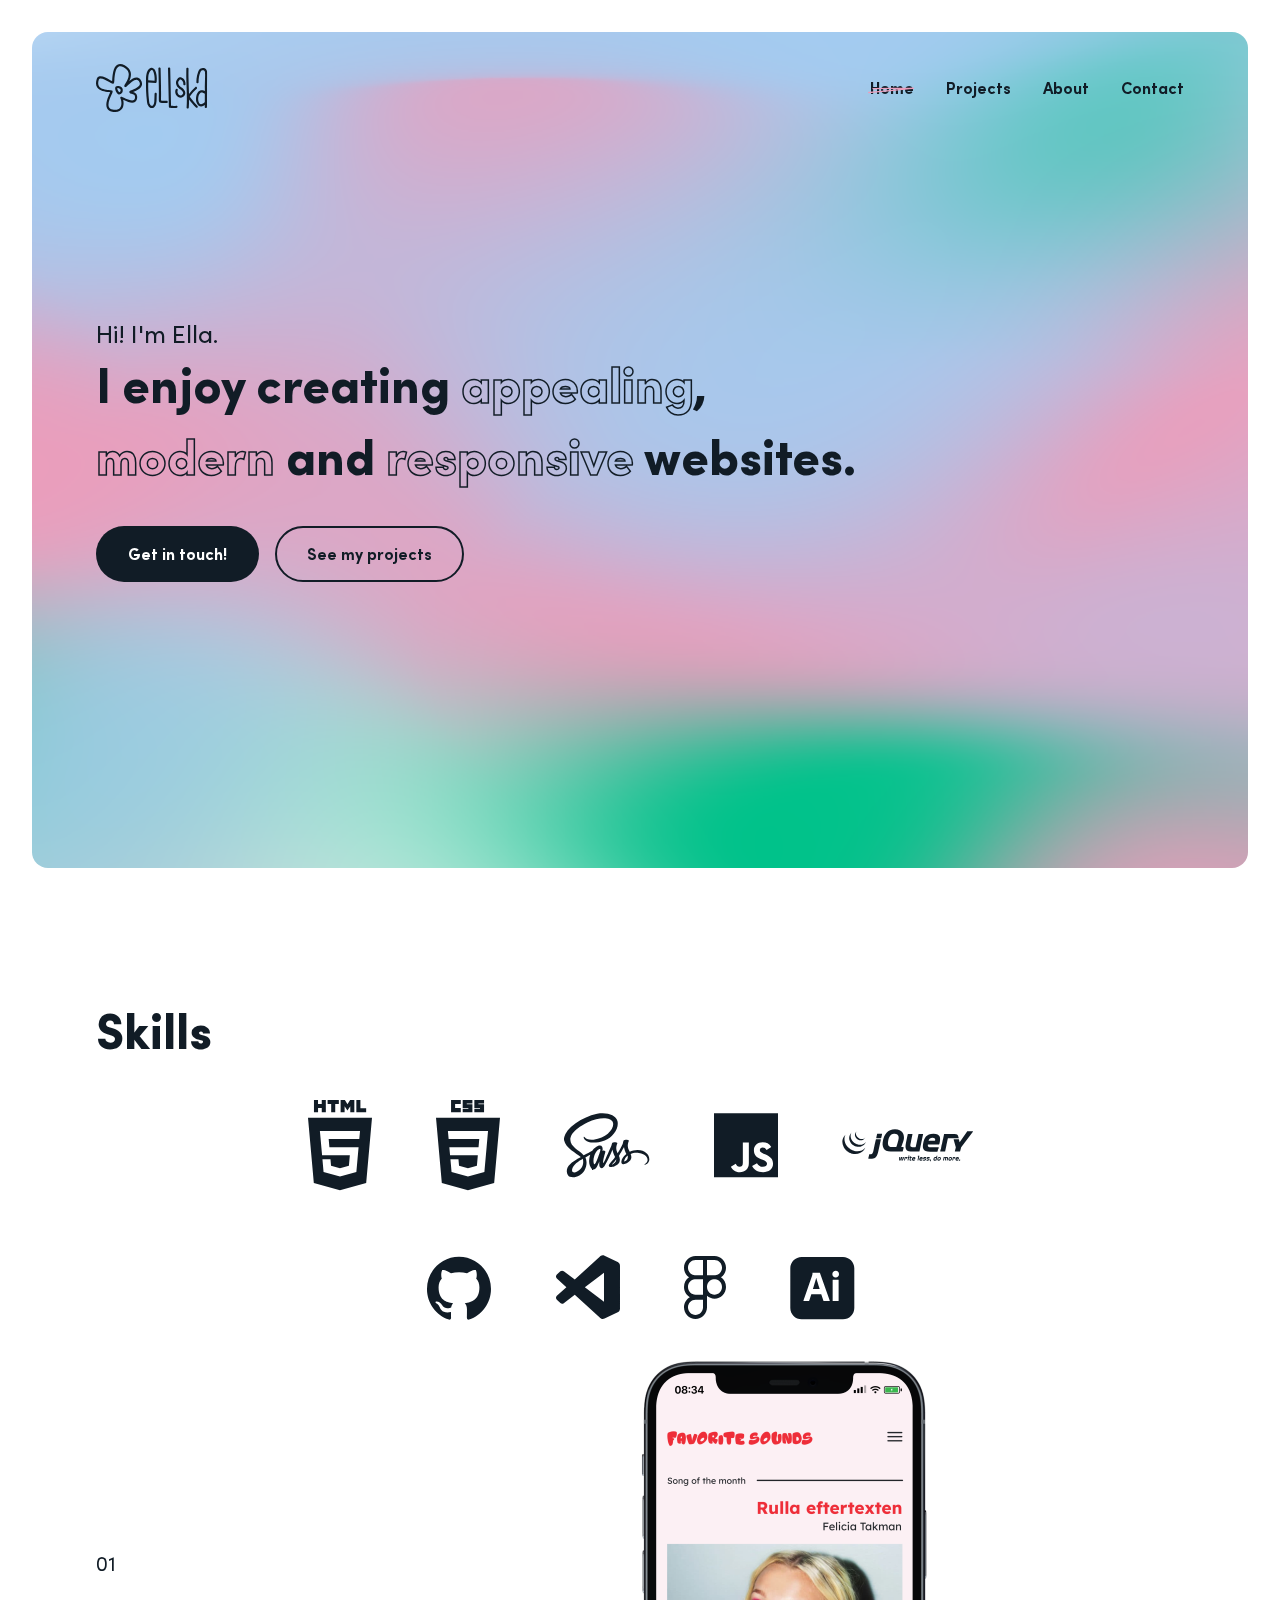
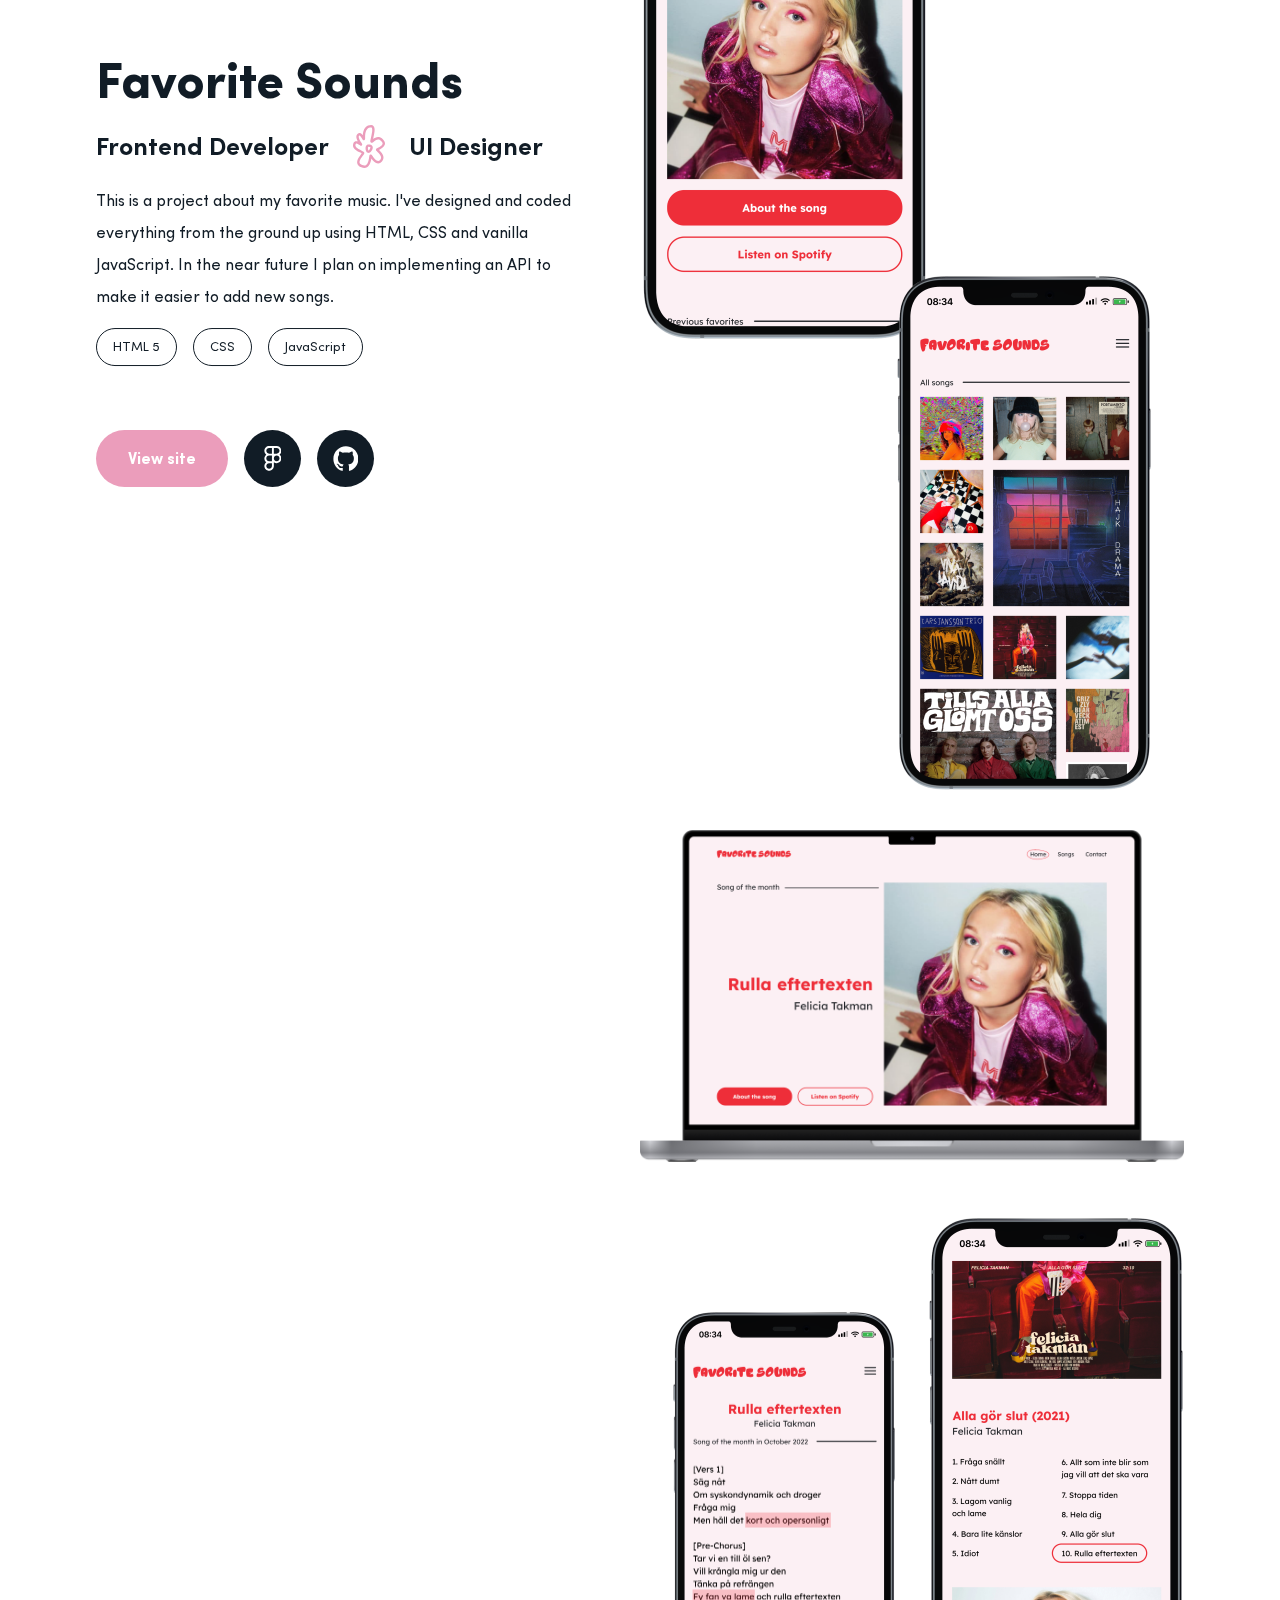
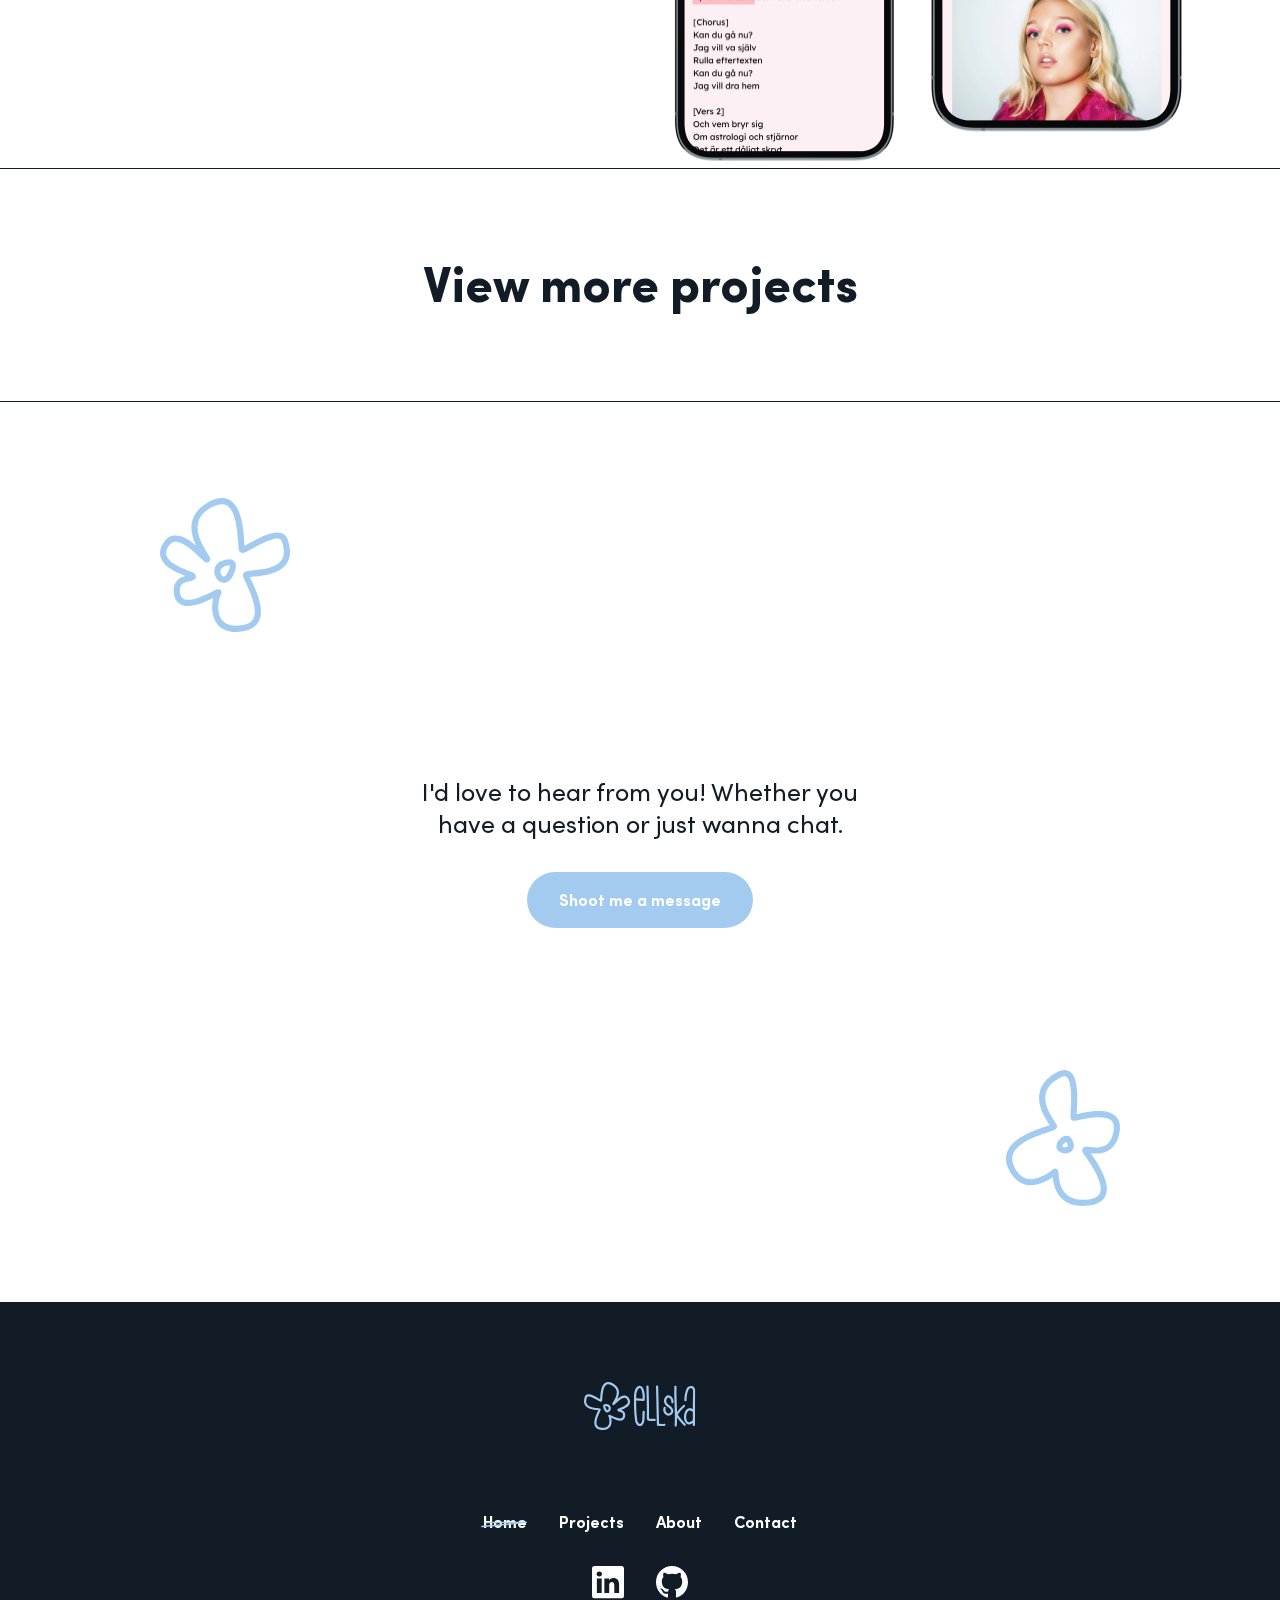
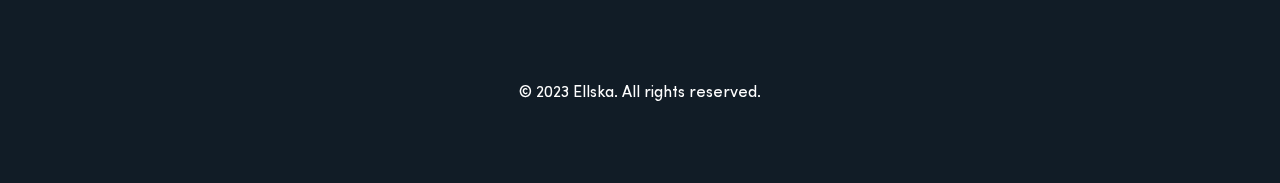
==== commit a2153620: "update href" ====
--- a/index.html
+++ b/index.html
@@ -32,7 +32,7 @@
             <div class="header__inner">
                 <div class="header__wrapper">
                     <div class="header__branding">
-                        <a href="/index.html">
+                        <a href="index.html">
                             <img src="assets/icons/logo.svg" alt="Ellska's logo">
                         </a>
                     </div>
@@ -42,7 +42,7 @@
                 </div>
                 <nav class="header__nav">
                     <div class="nav-item nav-item--active">
-                        <a href="/index.html">Home</a>
+                        <a href="index.html">Home</a>
                         <div class="nav-item__stroke">
                             <svg width="66" height="9" viewBox="0 0 66 9" fill="none" xmlns="http://www.w3.org/2000/svg">
                                 <path d="M7.23044 1.77751C20.6814 1.59645 51.1465 1.39482 64.5975 1.21377C65.7911 1.1977 63.9335 1.27926 63.9022 1.2818C58.9454 1.68378 54.0237 2.31207 49.0999 2.8599C33.1294 4.63682 17.171 6.22572 1.07387 7.34955" stroke="#EB9DBB" stroke-width="2" stroke-linecap="round"/>
@@ -52,34 +52,34 @@
                             </svg>                                
                         </div>
                     </div>
-                    <div class="nav-item"><a href="/projects.html">Projects</a>
+                    <div class="nav-item"><a href="projects.html">Projects</a>
                         <div class="sub">
-                            <div class="sub__nav-item"><a href="/projects.html#frontend-development">Frontend Development</a></div>
-                            <div class="sub__nav-item"><a href="/projects.html#ui-design">UI Design</a></div>
-                            <div class="sub__nav-item"><a href="/projects.html#graphic-design">Graphic Design</a></div>
-                        </div>
-                        <div class="nav-item__stroke">
-                            <svg width="66" height="9" viewBox="0 0 66 9" fill="none" xmlns="http://www.w3.org/2000/svg">
-                                <path d="M7.23044 1.77751C20.6814 1.59645 51.1465 1.39482 64.5975 1.21377C65.7911 1.1977 63.9335 1.27926 63.9022 1.2818C58.9454 1.68378 54.0237 2.31207 49.0999 2.8599C33.1294 4.63682 17.171 6.22572 1.07387 7.34955" stroke="#A3CBF0" stroke-width="2" stroke-linecap="round"/>
-                            </svg>
-                            <svg width="253" height="39" viewBox="0 0 253 39" fill="none" xmlns="http://www.w3.org/2000/svg">
-                                <path d="M27.8509 5.97578C79.343 5.28269 195.971 4.77615 247.463 4.08307C252.032 4.02157 244.922 4.40578 244.802 4.41821C225.833 6.38384 207.001 9.50452 188.161 12.2147C127.05 21.0054 65.983 28.8372 4.37685 34.2942" stroke="#A3CBF0" stroke-width="8" stroke-linecap="round"/>
-                            </svg>                                
-                        </div>
-                    </div>
-                    <div class="nav-item">
-                        <a href="/about.html">About</a>
-                        <div class="nav-item__stroke">
-                            <svg width="66" height="9" viewBox="0 0 66 9" fill="none" xmlns="http://www.w3.org/2000/svg">
-                                <path d="M7.23044 1.77751C20.6814 1.59645 51.1465 1.39482 64.5975 1.21377C65.7911 1.1977 63.9335 1.27926 63.9022 1.2818C58.9454 1.68378 54.0237 2.31207 49.0999 2.8599C33.1294 4.63682 17.171 6.22572 1.07387 7.34955" stroke="#A3CBF0" stroke-width="2" stroke-linecap="round"/>
-                            </svg>
-                            <svg width="253" height="39" viewBox="0 0 253 39" fill="none" xmlns="http://www.w3.org/2000/svg">
-                                <path d="M27.8509 5.97578C79.343 5.28269 195.971 4.77615 247.463 4.08307C252.032 4.02157 244.922 4.40578 244.802 4.41821C225.833 6.38384 207.001 9.50452 188.161 12.2147C127.05 21.0054 65.983 28.8372 4.37685 34.2942" stroke="#A3CBF0" stroke-width="8" stroke-linecap="round"/>
-                            </svg>                                
-                        </div>
-                    </div>
-                    <div class="nav-item">
-                        <a href="/contact.html">Contact</a>
+                            <div class="sub__nav-item"><a href="projects.html#frontend-development">Frontend Development</a></div>
+                            <div class="sub__nav-item"><a href="projects.html#ui-design">UI Design</a></div>
+                            <div class="sub__nav-item"><a href="projects.html#graphic-design">Graphic Design</a></div>
+                        </div>
+                        <div class="nav-item__stroke">
+                            <svg width="66" height="9" viewBox="0 0 66 9" fill="none" xmlns="http://www.w3.org/2000/svg">
+                                <path d="M7.23044 1.77751C20.6814 1.59645 51.1465 1.39482 64.5975 1.21377C65.7911 1.1977 63.9335 1.27926 63.9022 1.2818C58.9454 1.68378 54.0237 2.31207 49.0999 2.8599C33.1294 4.63682 17.171 6.22572 1.07387 7.34955" stroke="#A3CBF0" stroke-width="2" stroke-linecap="round"/>
+                            </svg>
+                            <svg width="253" height="39" viewBox="0 0 253 39" fill="none" xmlns="http://www.w3.org/2000/svg">
+                                <path d="M27.8509 5.97578C79.343 5.28269 195.971 4.77615 247.463 4.08307C252.032 4.02157 244.922 4.40578 244.802 4.41821C225.833 6.38384 207.001 9.50452 188.161 12.2147C127.05 21.0054 65.983 28.8372 4.37685 34.2942" stroke="#A3CBF0" stroke-width="8" stroke-linecap="round"/>
+                            </svg>                                
+                        </div>
+                    </div>
+                    <div class="nav-item">
+                        <a href="about.html">About</a>
+                        <div class="nav-item__stroke">
+                            <svg width="66" height="9" viewBox="0 0 66 9" fill="none" xmlns="http://www.w3.org/2000/svg">
+                                <path d="M7.23044 1.77751C20.6814 1.59645 51.1465 1.39482 64.5975 1.21377C65.7911 1.1977 63.9335 1.27926 63.9022 1.2818C58.9454 1.68378 54.0237 2.31207 49.0999 2.8599C33.1294 4.63682 17.171 6.22572 1.07387 7.34955" stroke="#A3CBF0" stroke-width="2" stroke-linecap="round"/>
+                            </svg>
+                            <svg width="253" height="39" viewBox="0 0 253 39" fill="none" xmlns="http://www.w3.org/2000/svg">
+                                <path d="M27.8509 5.97578C79.343 5.28269 195.971 4.77615 247.463 4.08307C252.032 4.02157 244.922 4.40578 244.802 4.41821C225.833 6.38384 207.001 9.50452 188.161 12.2147C127.05 21.0054 65.983 28.8372 4.37685 34.2942" stroke="#A3CBF0" stroke-width="8" stroke-linecap="round"/>
+                            </svg>                                
+                        </div>
+                    </div>
+                    <div class="nav-item">
+                        <a href="contact.html">Contact</a>
                         <div class="nav-item__stroke">
                             <svg width="66" height="9" viewBox="0 0 66 9" fill="none" xmlns="http://www.w3.org/2000/svg">
                                 <path d="M7.23044 1.77751C20.6814 1.59645 51.1465 1.39482 64.5975 1.21377C65.7911 1.1977 63.9335 1.27926 63.9022 1.2818C58.9454 1.68378 54.0237 2.31207 49.0999 2.8599C33.1294 4.63682 17.171 6.22572 1.07387 7.34955" stroke="#A3CBF0" stroke-width="2" stroke-linecap="round"/>
@@ -115,8 +115,8 @@
                     <h1 class="hero__title">I enjoy creating <span>appealing</span>,<br><span>modern</span> and <span>responsive</span> websites.</h1>
                 </div>
                 <div class="hero__buttons">
-                    <a href="/contact.html" class="button">Get in touch!</a>
-                    <a href="/projects.html" class="button button-outline">See my projects</a>
+                    <a href="contact.html" class="button">Get in touch!</a>
+                    <a href="projects.html" class="button button-outline">See my projects</a>
                 </div>
             </div>
         </section>
@@ -211,11 +211,11 @@
                     </div>
                 </div>
                 <div class="project__images">
-                    <img class="mobile-l rellax" data-rellax-speed="-2" src="../assets/images/favorite-sounds-1.png" alt="Home page on mobile">
-                    <img class="mobile-m rellax" data-rellax-speed="2" src="../assets/images/favorite-sounds-2.png" alt="Song gallery from my project on mobile ">
-                    <img class="laptop-l rellax" data-rellax-speed="1" src="../assets/images/favorite-sounds-3.png" alt="Home page on laptop">
-                    <img class="mobile-m rellax" data-rellax-speed="2" src="../assets/images/favorite-sounds-4.png" alt="Song info page on mobile">
-                    <img class="mobile-s rellax" data-rellax-speed="1" src="../assets/images/favorite-sounds-5.png" alt="Lyrics section on mobile">
+                    <img class="mobile-l rellax" data-rellax-speed="-2" src="assets/images/favorite-sounds-1.png" alt="Home page on mobile">
+                    <img class="mobile-m rellax" data-rellax-speed="2" src="assets/images/favorite-sounds-2.png" alt="Song gallery from my project on mobile ">
+                    <img class="laptop-l rellax" data-rellax-speed="1" src="assets/images/favorite-sounds-3.png" alt="Home page on laptop">
+                    <img class="mobile-m rellax" data-rellax-speed="2" src="assets/images/favorite-sounds-4.png" alt="Song info page on mobile">
+                    <img class="mobile-s rellax" data-rellax-speed="1" src="assets/images/favorite-sounds-5.png" alt="Lyrics section on mobile">
                 </div>
             </div>
         </section>
@@ -251,7 +251,7 @@
         <footer class="footer">
             <div class="footer__inner">
                 <div class="footer__branding">
-                    <a href="/index.html">
+                    <a href="index.html">
                         <svg width="112" height="48" viewBox="0 0 112 48" fill="none" xmlns="http://www.w3.org/2000/svg">
                             <g clip-path="url(#clip0_9_136)">
                                 <path d="M59.5342 18.9785C60.0785 19.0054 60.543 18.5361 60.6208 18.0111C60.6416 17.9341 60.6587 17.8534 60.6682 17.7707C60.9166 15.6917 60.873 13.6049 60.5848 11.5317C60.4444 10.5162 60.2396 9.51231 59.9571 8.52762C59.6897 7.59485 59.3996 6.47745 58.8496 5.67354C58.2997 4.87348 57.3231 4.16573 56.3807 3.94071C55.2429 3.67146 54.126 4.11188 53.2594 4.84848C51.7878 6.10242 50.9383 8.14874 50.5022 9.99889C50.2481 11.0759 50.1115 12.1875 50.0433 13.2915C49.9655 14.5358 50.0414 15.7782 50.0091 17.0225C50.0072 17.1014 50.0148 17.1745 50.0243 17.2456C50.0167 17.2956 50.0091 17.3456 50.0091 17.3956C50.0091 17.4591 50.0186 17.5206 50.0281 17.5803C50.0186 17.6418 50.0091 17.7014 50.0091 17.7687C50.0091 20.8844 49.9636 24.0019 50.0907 27.1156C50.2158 30.2082 50.4737 33.2911 50.8245 36.3645C50.9554 37.5088 51.0104 38.7185 51.3289 39.8301C51.6873 41.0764 52.4288 42.4419 53.4528 43.2342C54.7233 44.2189 56.6367 44.4343 57.9811 43.467C59.2156 42.5784 59.8547 41.0533 60.1903 39.6013C60.9185 36.4452 60.4843 33.1854 60.7554 29.987C60.8066 29.3851 60.2112 28.8677 59.6518 28.8677C59.0127 28.8677 58.5993 29.3812 58.5481 29.987C58.3301 32.5584 58.5728 35.149 58.2864 37.7184C58.1613 38.8339 57.875 40.0705 57.2947 41.0033C56.7125 41.938 55.6582 42.1322 54.7916 41.4745C54.3459 41.1379 54.0729 40.6129 53.8264 40.1051C53.7638 39.9763 53.7031 39.8436 53.6424 39.7128C53.6026 39.6263 53.5647 39.5378 53.5249 39.4493C53.5211 39.4397 53.5135 39.4186 53.504 39.3955C53.4945 39.3686 53.4869 39.3416 53.4831 39.3301C53.4585 39.2397 53.43 39.1493 53.4092 39.057C53.3656 38.8762 53.3314 38.6935 53.3011 38.5108C53.2821 38.3935 53.2632 38.2762 53.2461 38.1608C53.2385 38.1069 53.2309 38.055 53.2233 38.0011C53.2347 38.0877 53.229 38.0492 53.2233 38.0011C53.2214 37.9819 53.2177 37.9627 53.2158 37.9473C53.1304 37.278 53.0565 36.6068 52.9806 35.9356C52.6564 33.1161 52.4326 30.2851 52.3093 27.4484C52.1804 24.4924 52.2069 21.5325 52.2126 18.5746C54.6531 18.7054 57.0937 18.8534 59.5342 18.9765V18.9785ZM52.4117 11.7086C52.6658 10.1124 53.138 8.51415 54.1013 7.20251C54.4559 6.71978 54.9547 6.16589 55.5747 6.1005C56.0886 6.04665 56.7789 6.55246 57.0178 6.91403C57.4445 7.55446 57.6436 8.46607 57.8503 9.20075C58.093 10.0547 58.277 10.9259 58.4116 11.8048C58.6543 13.4126 58.6885 15.0608 58.5652 16.686C56.4508 16.5744 54.3365 16.4513 52.2221 16.3379C52.2316 14.7897 52.1652 13.2453 52.4098 11.7067L52.4117 11.7086Z" fill="#111C26"/>
@@ -273,40 +273,40 @@
                 </div>
                 <nav class="footer__nav">
                     <div class="nav-item nav-item--active">
-                        <a href="/index.html">Home</a>
-                        <div class="nav-item__stroke">
-                            <svg width="66" height="9" viewBox="0 0 66 9" fill="none" xmlns="http://www.w3.org/2000/svg">
-                                <path d="M7.23044 1.77751C20.6814 1.59645 51.1465 1.39482 64.5975 1.21377C65.7911 1.1977 63.9335 1.27926 63.9022 1.2818C58.9454 1.68378 54.0237 2.31207 49.0999 2.8599C33.1294 4.63682 17.171 6.22572 1.07387 7.34955" stroke="#A3CBF0" stroke-width="2" stroke-linecap="round"/>
-                            </svg>
-                            <svg width="253" height="39" viewBox="0 0 253 39" fill="none" xmlns="http://www.w3.org/2000/svg">
-                                <path d="M27.8509 5.97578C79.343 5.28269 195.971 4.77615 247.463 4.08307C252.032 4.02157 244.922 4.40578 244.802 4.41821C225.833 6.38384 207.001 9.50452 188.161 12.2147C127.05 21.0054 65.983 28.8372 4.37685 34.2942" stroke="#A3CBF0" stroke-width="8" stroke-linecap="round"/>
-                            </svg>                                
-                        </div>
-                    </div>
-                    <div class="nav-item">
-                        <a href="/projects.html">Projects</a>
-                        <div class="nav-item__stroke">
-                            <svg width="66" height="9" viewBox="0 0 66 9" fill="none" xmlns="http://www.w3.org/2000/svg">
-                                <path d="M7.23044 1.77751C20.6814 1.59645 51.1465 1.39482 64.5975 1.21377C65.7911 1.1977 63.9335 1.27926 63.9022 1.2818C58.9454 1.68378 54.0237 2.31207 49.0999 2.8599C33.1294 4.63682 17.171 6.22572 1.07387 7.34955" stroke="#A3CBF0" stroke-width="2" stroke-linecap="round"/>
-                            </svg>
-                            <svg width="253" height="39" viewBox="0 0 253 39" fill="none" xmlns="http://www.w3.org/2000/svg">
-                                <path d="M27.8509 5.97578C79.343 5.28269 195.971 4.77615 247.463 4.08307C252.032 4.02157 244.922 4.40578 244.802 4.41821C225.833 6.38384 207.001 9.50452 188.161 12.2147C127.05 21.0054 65.983 28.8372 4.37685 34.2942" stroke="#A3CBF0" stroke-width="8" stroke-linecap="round"/>
-                            </svg>                                
-                        </div>
-                    </div>
-                    <div class="nav-item">
-                        <a href="/about.html">About</a>
-                        <div class="nav-item__stroke">
-                            <svg width="66" height="9" viewBox="0 0 66 9" fill="none" xmlns="http://www.w3.org/2000/svg">
-                                <path d="M7.23044 1.77751C20.6814 1.59645 51.1465 1.39482 64.5975 1.21377C65.7911 1.1977 63.9335 1.27926 63.9022 1.2818C58.9454 1.68378 54.0237 2.31207 49.0999 2.8599C33.1294 4.63682 17.171 6.22572 1.07387 7.34955" stroke="#A3CBF0" stroke-width="2" stroke-linecap="round"/>
-                            </svg>
-                            <svg width="253" height="39" viewBox="0 0 253 39" fill="none" xmlns="http://www.w3.org/2000/svg">
-                                <path d="M27.8509 5.97578C79.343 5.28269 195.971 4.77615 247.463 4.08307C252.032 4.02157 244.922 4.40578 244.802 4.41821C225.833 6.38384 207.001 9.50452 188.161 12.2147C127.05 21.0054 65.983 28.8372 4.37685 34.2942" stroke="#A3CBF0" stroke-width="8" stroke-linecap="round"/>
-                            </svg>                                
-                        </div>
-                    </div>
-                    <div class="nav-item">
-                        <a href="/contact.html">Contact</a>
+                        <a href="index.html">Home</a>
+                        <div class="nav-item__stroke">
+                            <svg width="66" height="9" viewBox="0 0 66 9" fill="none" xmlns="http://www.w3.org/2000/svg">
+                                <path d="M7.23044 1.77751C20.6814 1.59645 51.1465 1.39482 64.5975 1.21377C65.7911 1.1977 63.9335 1.27926 63.9022 1.2818C58.9454 1.68378 54.0237 2.31207 49.0999 2.8599C33.1294 4.63682 17.171 6.22572 1.07387 7.34955" stroke="#A3CBF0" stroke-width="2" stroke-linecap="round"/>
+                            </svg>
+                            <svg width="253" height="39" viewBox="0 0 253 39" fill="none" xmlns="http://www.w3.org/2000/svg">
+                                <path d="M27.8509 5.97578C79.343 5.28269 195.971 4.77615 247.463 4.08307C252.032 4.02157 244.922 4.40578 244.802 4.41821C225.833 6.38384 207.001 9.50452 188.161 12.2147C127.05 21.0054 65.983 28.8372 4.37685 34.2942" stroke="#A3CBF0" stroke-width="8" stroke-linecap="round"/>
+                            </svg>                                
+                        </div>
+                    </div>
+                    <div class="nav-item">
+                        <a href="projects.html">Projects</a>
+                        <div class="nav-item__stroke">
+                            <svg width="66" height="9" viewBox="0 0 66 9" fill="none" xmlns="http://www.w3.org/2000/svg">
+                                <path d="M7.23044 1.77751C20.6814 1.59645 51.1465 1.39482 64.5975 1.21377C65.7911 1.1977 63.9335 1.27926 63.9022 1.2818C58.9454 1.68378 54.0237 2.31207 49.0999 2.8599C33.1294 4.63682 17.171 6.22572 1.07387 7.34955" stroke="#A3CBF0" stroke-width="2" stroke-linecap="round"/>
+                            </svg>
+                            <svg width="253" height="39" viewBox="0 0 253 39" fill="none" xmlns="http://www.w3.org/2000/svg">
+                                <path d="M27.8509 5.97578C79.343 5.28269 195.971 4.77615 247.463 4.08307C252.032 4.02157 244.922 4.40578 244.802 4.41821C225.833 6.38384 207.001 9.50452 188.161 12.2147C127.05 21.0054 65.983 28.8372 4.37685 34.2942" stroke="#A3CBF0" stroke-width="8" stroke-linecap="round"/>
+                            </svg>                                
+                        </div>
+                    </div>
+                    <div class="nav-item">
+                        <a href="about.html">About</a>
+                        <div class="nav-item__stroke">
+                            <svg width="66" height="9" viewBox="0 0 66 9" fill="none" xmlns="http://www.w3.org/2000/svg">
+                                <path d="M7.23044 1.77751C20.6814 1.59645 51.1465 1.39482 64.5975 1.21377C65.7911 1.1977 63.9335 1.27926 63.9022 1.2818C58.9454 1.68378 54.0237 2.31207 49.0999 2.8599C33.1294 4.63682 17.171 6.22572 1.07387 7.34955" stroke="#A3CBF0" stroke-width="2" stroke-linecap="round"/>
+                            </svg>
+                            <svg width="253" height="39" viewBox="0 0 253 39" fill="none" xmlns="http://www.w3.org/2000/svg">
+                                <path d="M27.8509 5.97578C79.343 5.28269 195.971 4.77615 247.463 4.08307C252.032 4.02157 244.922 4.40578 244.802 4.41821C225.833 6.38384 207.001 9.50452 188.161 12.2147C127.05 21.0054 65.983 28.8372 4.37685 34.2942" stroke="#A3CBF0" stroke-width="8" stroke-linecap="round"/>
+                            </svg>                                
+                        </div>
+                    </div>
+                    <div class="nav-item">
+                        <a href="contact.html">Contact</a>
                         <div class="nav-item__stroke">
                             <svg width="66" height="9" viewBox="0 0 66 9" fill="none" xmlns="http://www.w3.org/2000/svg">
                                 <path d="M7.23044 1.77751C20.6814 1.59645 51.1465 1.39482 64.5975 1.21377C65.7911 1.1977 63.9335 1.27926 63.9022 1.2818C58.9454 1.68378 54.0237 2.31207 49.0999 2.8599C33.1294 4.63682 17.171 6.22572 1.07387 7.34955" stroke="#A3CBF0" stroke-width="2" stroke-linecap="round"/>
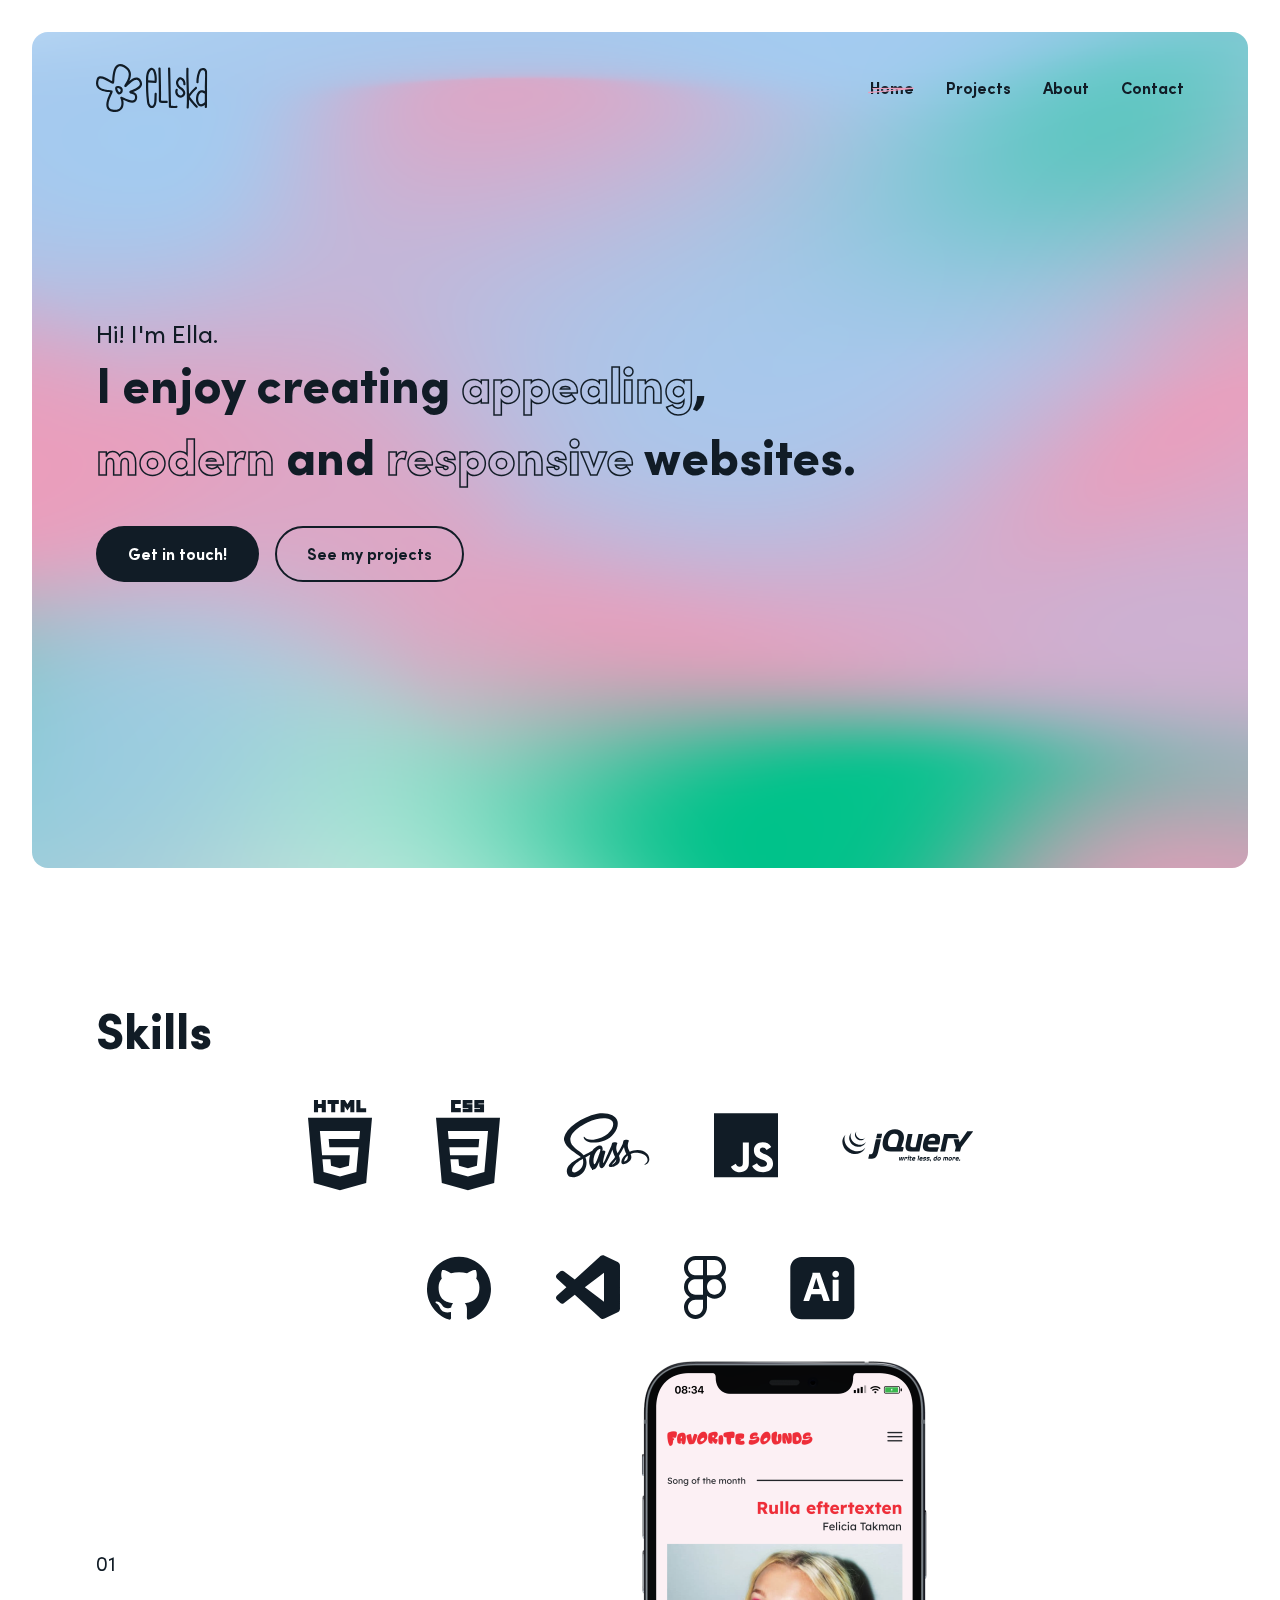
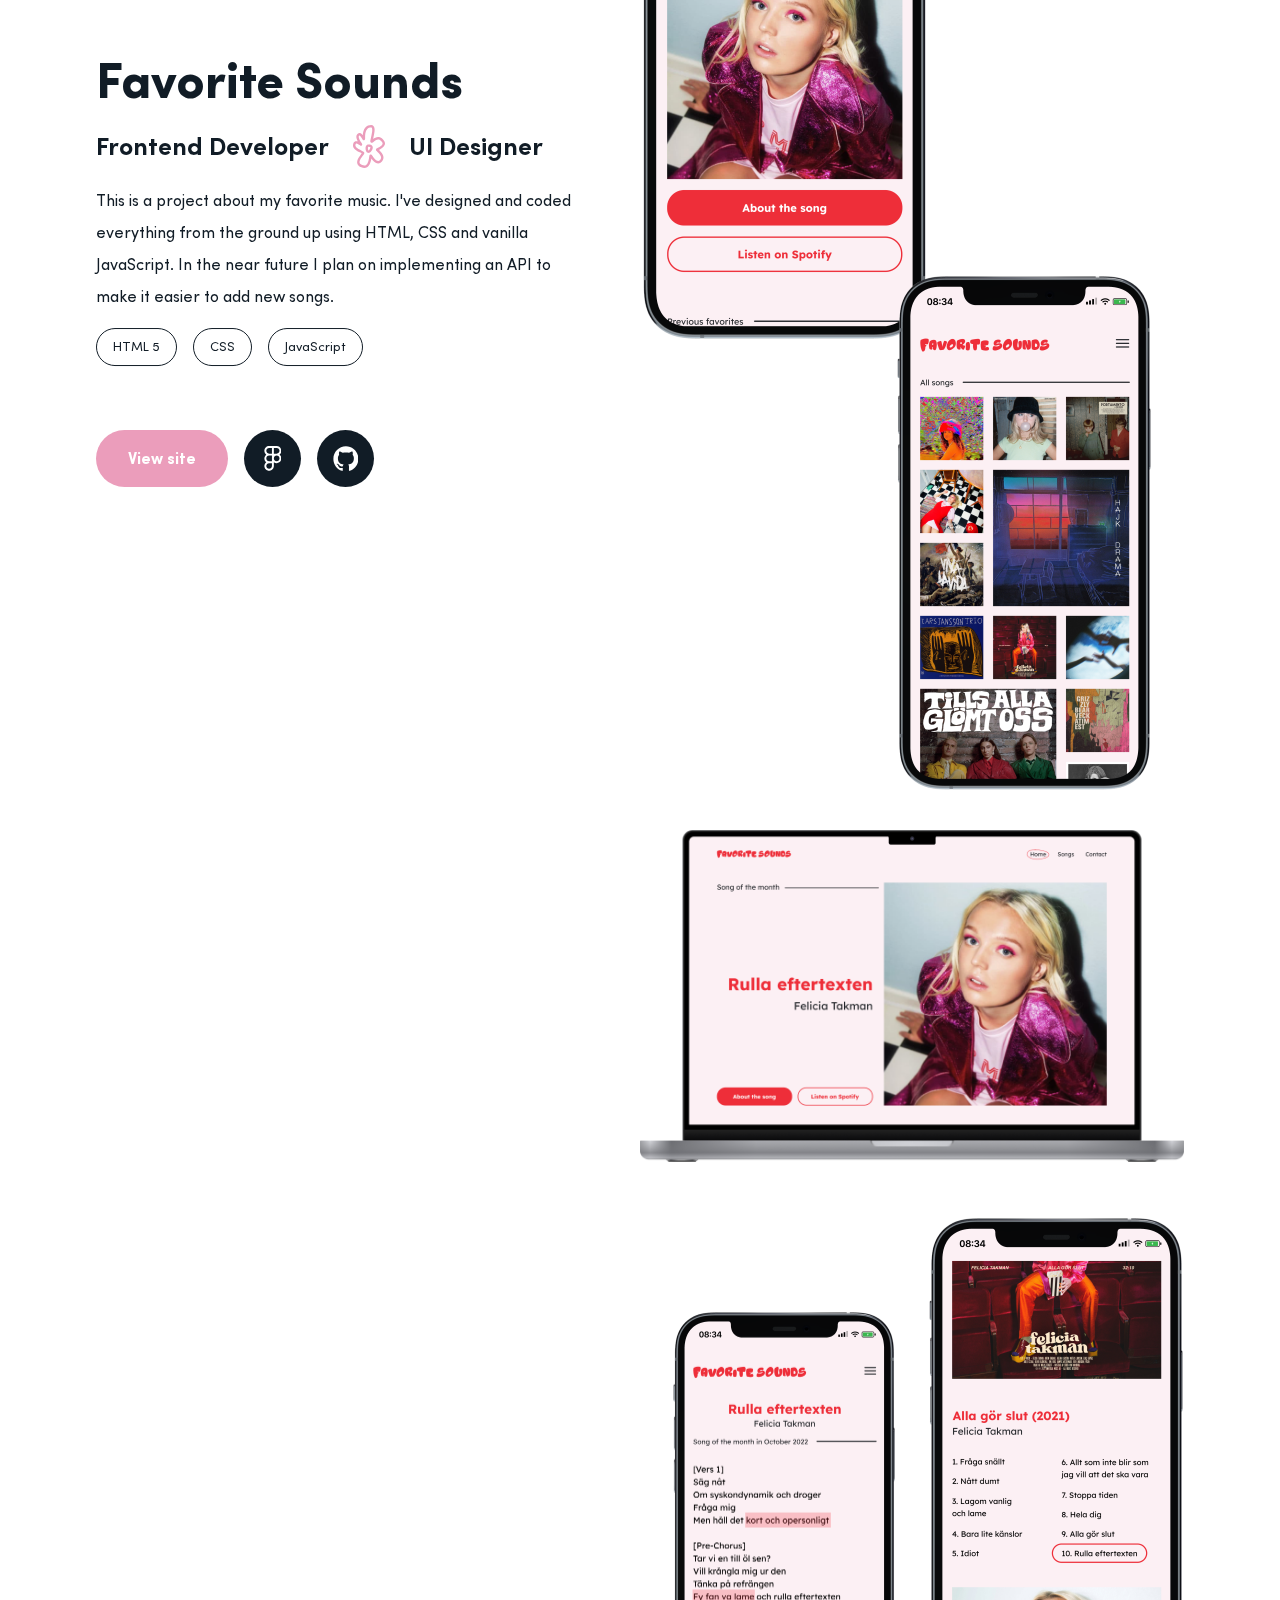
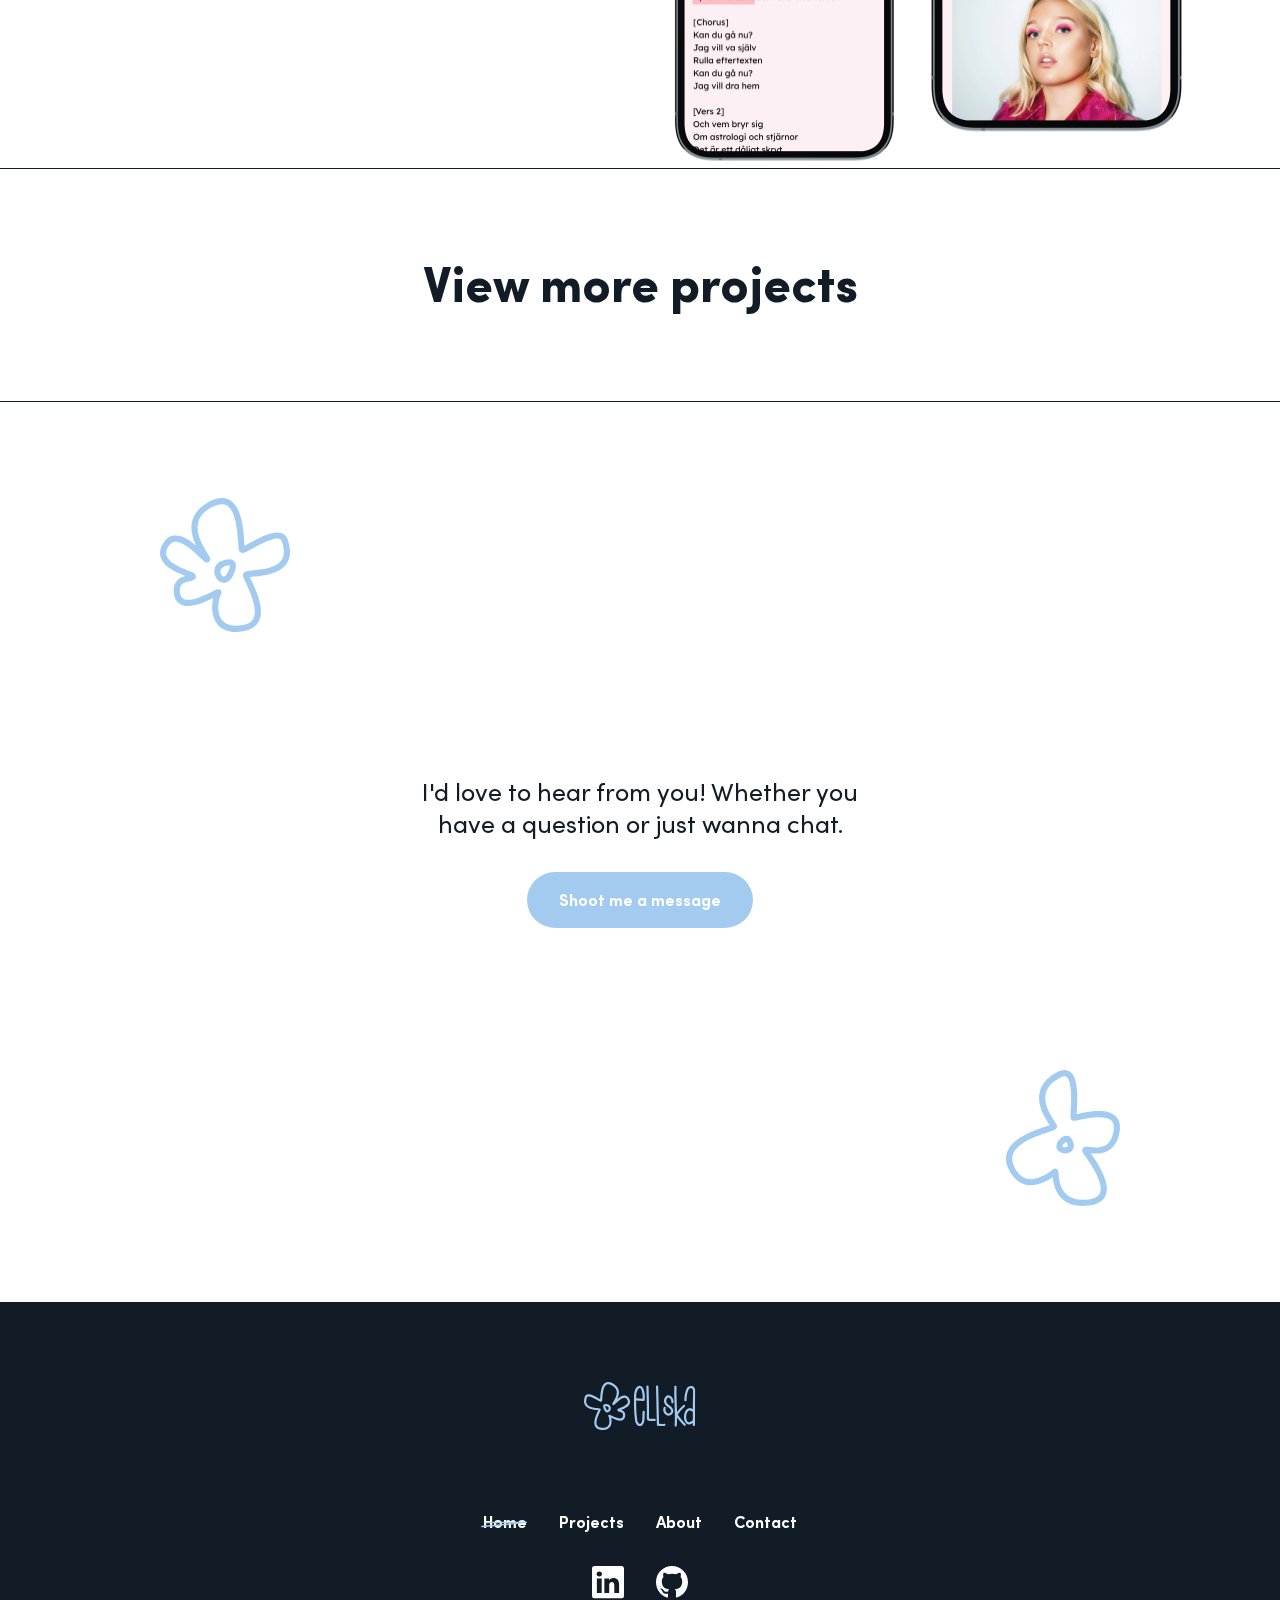
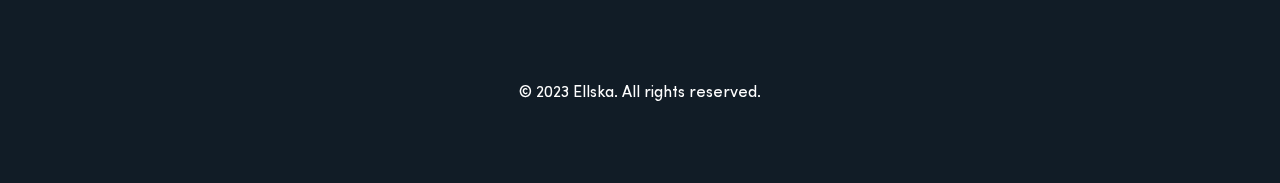
==== commit eeef266f: "fix up code style" ====
--- a/index.html
+++ b/index.html
@@ -24,6 +24,7 @@
     <script src="js/home-project.js"></script>
     <script src="js/rellax.min.js" defer></script>
     <script src="js/parallax.js" defer></script>
+
 </head>
 <body>
     <div class="container">
@@ -150,7 +151,6 @@
                         <img src="assets/icons/jquery-logo.svg" alt="jQuery logo" class="logo__color">
                         <div class="logo__name">jQuery</div>
                     </div>
-
                     <div class="logo">
                         <img src="assets/icons/github-logo-monochrome.svg" alt="Github logo" class="logo__mono">
                         <img src="assets/icons/github-logo.svg" alt="Github logo" class="logo__color">
@@ -168,7 +168,6 @@
                         <img src="assets/icons/illustrator-logo.svg" alt="Adobe Illustrator logo" class="logo__color">
                         <div class="logo__name">Adobe Illustrator</div>
                     </div>
-
                 </div>
             </div>
         </section>
@@ -222,14 +221,12 @@
 
         <section class="more-projects">
             <a href="projects.html" class="more-projects__inner more-projects__link-wrapper">
-
                 <div class="more-projects__mask">
                     <div class="more-projects__wrapper">
                         <img src="assets/images/marvel-preview.jpg" alt="">
                         <div class="more-projects__overlay"></div>
                     </div>
                 </div>
-
                 <h2>View more projects</h2>
             </a>
         </section>
